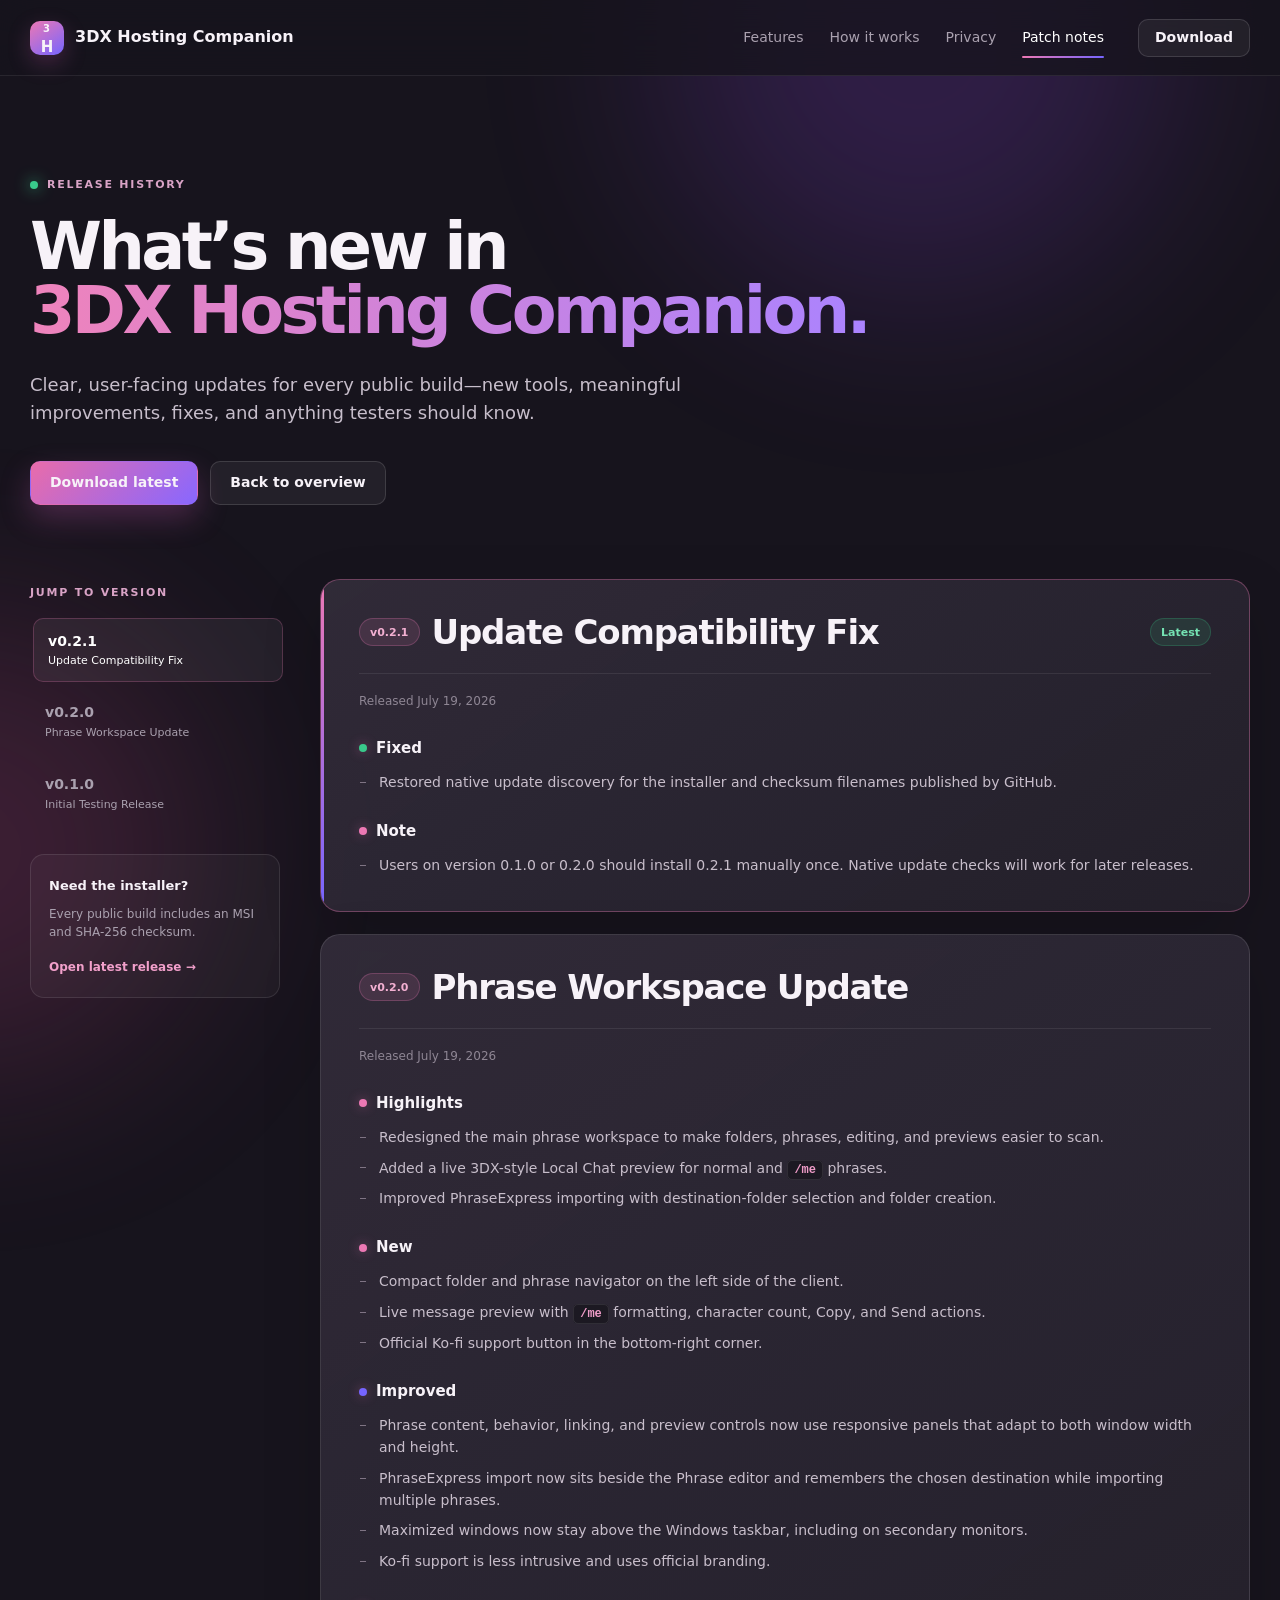
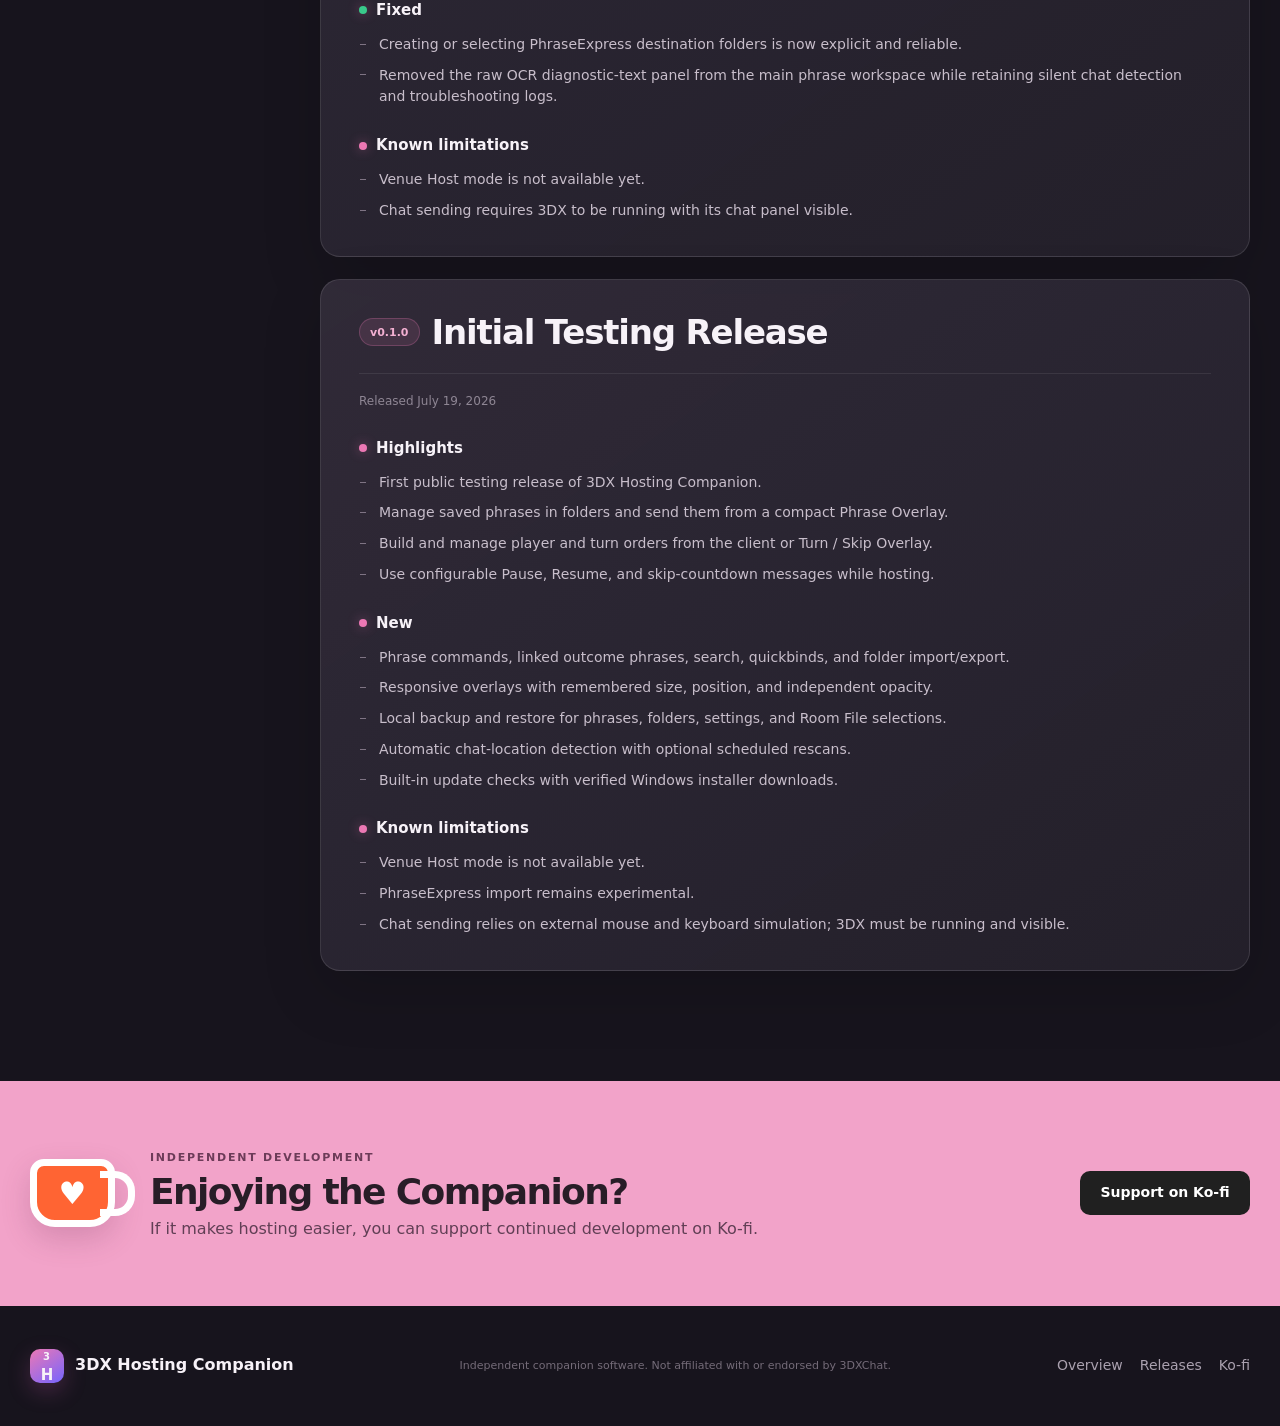
==== changelog.html @ 1f18695d "Add styled patch notes page" ====
<!doctype html>
<html lang="en">
<head>
  <meta charset="utf-8">
  <meta name="viewport" content="width=device-width, initial-scale=1">
  <meta name="theme-color" content="#17141d">
  <meta name="description" content="User-facing patch notes for 3DX Hosting Companion.">
  <title>Patch Notes — 3DX Hosting Companion</title>
  <link rel="icon" href="favicon.svg" type="image/svg+xml">
  <link rel="stylesheet" href="styles.css">
  <script defer src="changelog.js"></script>
</head>
<body class="changelog-page">
  <div class="ambient ambient-one" aria-hidden="true"></div>
  <div class="ambient ambient-two" aria-hidden="true"></div>
  <header class="site-header">
    <a class="brand" href="index.html" aria-label="3DX Hosting Companion home"><span class="brand-mark" aria-hidden="true"><span>3</span>H</span><span>3DX Hosting Companion</span></a>
    <nav aria-label="Primary navigation"><a href="index.html#features">Features</a><a href="index.html#how-it-works">How it works</a><a href="index.html#privacy">Privacy</a><a class="nav-active" href="changelog.html">Patch notes</a></nav>
    <a class="button button-quiet header-download" href="https://github.com/Ankhito/3DX-Hosting-Companion-Releases/releases/latest">Download</a>
  </header>
  <main>
    <section class="notes-hero shell">
      <div class="eyebrow"><span class="status-dot"></span> Release history</div>
      <h1>What’s new in<br><span>3DX Hosting Companion.</span></h1>
      <p>Clear, user-facing updates for every public build—new tools, meaningful improvements, fixes, and anything testers should know.</p>
      <div class="hero-actions"><a class="button button-primary" href="https://github.com/Ankhito/3DX-Hosting-Companion-Releases/releases/latest">Download latest</a><a class="button button-secondary" href="index.html">Back to overview</a></div>
    </section>
    <section class="notes-layout shell">
      <aside class="notes-sidebar">
        <span class="kicker">Jump to version</span>
        <nav id="version-navigation" aria-label="Patch note versions"><span class="notes-loading">Loading versions…</span></nav>
        <div class="notes-help"><b>Need the installer?</b><p>Every public build includes an MSI and SHA-256 checksum.</p><a href="https://github.com/Ankhito/3DX-Hosting-Companion-Releases/releases/latest">Open latest release →</a></div>
      </aside>
      <div id="patch-notes" class="notes-stream" aria-live="polite">
        <div class="notes-loading-card"><span></span><span></span><span></span><p>Loading patch notes…</p></div>
        <noscript><p>JavaScript is required for the styled view. Read the <a href="CHANGELOG.md">plain Markdown changelog</a> instead.</p></noscript>
      </div>
    </section>
    <section class="support-section notes-support"><div class="shell support-inner"><div class="kofi-cup" aria-hidden="true"><span>♥</span></div><div><span class="kicker">Independent development</span><h2>Enjoying the Companion?</h2><p>If it makes hosting easier, you can support continued development on Ko-fi.</p></div><a class="button kofi-button" href="https://ko-fi.com/the_ankh" target="_blank" rel="noopener">Support on Ko-fi</a></div></section>
  </main>
  <footer class="site-footer shell"><div class="brand"><span class="brand-mark"><span>3</span>H</span><span>3DX Hosting Companion</span></div><p>Independent companion software. Not affiliated with or endorsed by 3DXChat.</p><div><a href="index.html">Overview</a><a href="https://github.com/Ankhito/3DX-Hosting-Companion-Releases/releases">Releases</a><a href="https://ko-fi.com/the_ankh">Ko-fi</a></div></footer>
</body>
</html>
---- styles.css ----
:root{--bg:#17141d;--bg-2:#211d28;--panel:#2a2531;--panel-2:#332d3b;--border:#4f4658;--text:#f7f2f8;--muted:#aaa1af;--pink:#ec78b4;--pink-hot:#ff58b0;--violet:#7665ff;--green:#39c98b;--amber:#ffbd65;--blue:#6db6ff;--max:1220px;--shadow:0 30px 80px rgba(0,0,0,.38)}
*{box-sizing:border-box}html{scroll-behavior:smooth;overflow-x:hidden}body{margin:0;background:var(--bg);color:var(--text);font-family:Inter,ui-sans-serif,system-ui,-apple-system,"Segoe UI",sans-serif;line-height:1.55;overflow-x:hidden}a{color:inherit;text-decoration:none}button,a{ -webkit-tap-highlight-color:transparent}.shell{width:min(var(--max),calc(100% - 48px));margin-inline:auto}.ambient{position:fixed;z-index:-1;border-radius:999px;filter:blur(100px);opacity:.18;pointer-events:none}.ambient-one{width:520px;height:520px;background:#9f4dff;top:-220px;right:8%}.ambient-two{width:460px;height:460px;background:#e4529b;top:620px;left:-260px}
.site-header{height:76px;padding:0 max(24px,calc((100vw - var(--max))/2));display:flex;align-items:center;gap:34px;border-bottom:1px solid rgba(255,255,255,.08);background:rgba(23,20,29,.78);backdrop-filter:blur(18px);position:sticky;top:0;z-index:20}.brand{display:flex;align-items:center;gap:11px;font-weight:800;white-space:nowrap}.brand-mark{width:34px;height:34px;border-radius:10px;background:linear-gradient(145deg,var(--pink),var(--violet));display:grid;place-items:center;font-size:15px;box-shadow:0 8px 22px rgba(207,93,177,.25)}.brand-mark span{font-size:10px;margin-right:1px}.site-header nav{display:flex;gap:26px;margin-left:auto}.site-header nav a,.site-footer a{font-size:14px;color:var(--muted);transition:.2s}.site-header nav a:hover,.site-footer a:hover{color:white}.button{min-height:44px;padding:0 19px;border-radius:10px;display:inline-flex;align-items:center;justify-content:center;gap:9px;font-size:14px;font-weight:750;border:1px solid transparent;transition:transform .2s,box-shadow .2s,background .2s}.button:hover{transform:translateY(-2px)}.button svg{width:19px;fill:none;stroke:currentColor;stroke-width:1.8;stroke-linecap:round;stroke-linejoin:round}.button-primary{background:linear-gradient(135deg,#e96caa,#8867ff);box-shadow:0 13px 30px rgba(202,91,180,.28)}.button-primary:hover{box-shadow:0 17px 38px rgba(202,91,180,.4)}.button-secondary,.button-quiet{background:rgba(255,255,255,.055);border-color:rgba(255,255,255,.13)}.button-secondary:hover,.button-quiet:hover{background:rgba(255,255,255,.1)}.header-download{min-height:38px;padding-inline:16px}
.hero{min-height:770px;padding:92px 0 70px;display:grid;grid-template-columns:.83fr 1.17fr;gap:70px;align-items:center}.eyebrow,.kicker{text-transform:uppercase;letter-spacing:.16em;font-size:11px;font-weight:850;color:#d9a3c6}.eyebrow{display:flex;align-items:center;gap:9px;margin-bottom:22px}.status-dot{width:8px;height:8px;border-radius:50%;background:var(--green);box-shadow:0 0 15px var(--green)}h1{font-size:clamp(48px,5.1vw,76px);line-height:.98;letter-spacing:-.055em;margin:0 0 28px;max-width:650px}h1 span{background:linear-gradient(90deg,#ef83bb,#aa83ff);-webkit-background-clip:text;background-clip:text;color:transparent}.hero-lead{font-size:19px;color:#c7becb;max-width:610px;margin:0 0 34px}.hero-actions{display:flex;gap:12px;flex-wrap:wrap}.release-meta{display:flex;gap:9px;align-items:center;flex-wrap:wrap;color:#8f8694;font-size:12px;margin-top:19px}.release-meta a{color:#bfb5c3}.release-meta a:hover{color:white}.meta-separator{opacity:.5}
.product-stage{position:relative;min-width:0;perspective:1400px}.stage-glow{position:absolute;inset:8% 12%;background:linear-gradient(135deg,rgba(236,120,180,.25),rgba(118,101,255,.2));filter:blur(55px)}.app-window{position:relative;border:1px solid #5d5365;border-radius:13px;overflow:hidden;background:#24202b;box-shadow:var(--shadow);transform:rotateY(-4deg) rotateX(1.4deg);transform-origin:center}.app-titlebar{height:34px;background:#1c1922;border-bottom:1px solid #403847;display:flex;align-items:center;padding:0 11px;font-size:7px;font-weight:750}.testing-label{color:#ff617b;margin:auto;font-size:6px}.window-controls{display:flex;gap:10px}.window-controls i{width:6px;height:6px;border:1px solid #aaa0ad}.app-body{display:grid;grid-template-columns:150px 1fr;min-height:365px;padding:13px;gap:12px}.mock-library,.mock-card{background:#211d28;border:1px solid #4d4555;border-radius:6px;padding:10px}.mock-heading{font-size:11px;font-weight:800;margin-bottom:8px}.mock-search,.mock-field{background:#5a5261;color:#dad2dc;border:1px solid #716779;border-radius:3px}.mock-search{font-size:7px;padding:7px;margin-bottom:8px}.mock-folder{font-size:8px;font-weight:700;padding:6px;border-radius:3px}.mock-folder span{color:var(--pink);margin-right:5px}.mock-folder.active{background:#5c5363}.mock-divider{height:1px;background:#403947;margin:6px 0}.mock-phrase{padding:7px 5px;border-radius:3px}.mock-phrase b{display:block;font-size:8px}.mock-phrase small{display:block;color:#a9a0ad;font-size:6px;white-space:nowrap;overflow:hidden}.mock-phrase.selected{background:#315878}.mock-workspace{min-width:0}.mock-toolbar{height:27px;display:flex;align-items:start;justify-content:space-between;font-size:10px}.mock-toolbar span{font-size:6px;background:#5d5464;padding:5px 7px;border-radius:2px}.mock-panels{display:grid;grid-template-columns:1.15fr 1fr .85fr;gap:8px;height:312px}.mock-card{padding:9px}.mock-card h3{font-size:8px;margin:0 0 8px}.mock-card label{display:block;font-size:6px;color:#b8aeba;margin:7px 0 3px}.mock-field{font-size:7px;padding:7px;display:flex;justify-content:space-between}.mock-message{height:82px}.mock-link{font-size:6px;color:#a99cad;border-top:1px solid #433b4a;margin-top:12px;padding-top:10px}.chat-preview{background:#342d3b;border:1px solid #5d5363;border-radius:3px;padding:8px;min-height:95px}.chat-preview small{color:#918895;font-size:5px}.chat-preview p{font-size:6px;color:#ff59c6;margin:3px 0;line-height:1.45}.mock-actions{display:flex;gap:4px;margin-top:9px}.mock-actions span,.overlay-card i{font-style:normal;font-size:6px;padding:5px 7px;background:#5d5464;border-radius:2px}.overlay-card{position:absolute;background:rgba(33,29,40,.96);border:1px solid #5f5666;border-radius:7px;padding:10px;box-shadow:0 20px 45px rgba(0,0,0,.4)}.overlay-phrases{right:-25px;bottom:-30px;width:195px}.overlay-turn{left:-40px;bottom:-46px;width:210px}.mini-title{display:block;font-size:8px;font-weight:800;margin-bottom:8px}.overlay-card div{display:flex;gap:5px}.turn-line{font-size:7px;color:#ccc3d0;margin-bottom:8px}.turn-line b{color:var(--pink)}
.trust-strip{border-block:1px solid rgba(255,255,255,.08);display:grid;grid-template-columns:repeat(4,1fr);padding:0 max(24px,calc((100vw - var(--max))/2));background:rgba(255,255,255,.018)}.trust-strip>div{padding:25px 24px;display:grid;grid-template-columns:auto 1fr;grid-template-rows:auto auto;column-gap:12px;border-right:1px solid rgba(255,255,255,.07)}.trust-strip>div:last-child{border:0}.trust-strip span{grid-row:1/3;color:var(--pink);font-size:18px;align-self:center}.trust-strip b{font-size:13px}.trust-strip small{color:var(--muted);font-size:11px}
.section{padding-block:110px}.section-heading{display:flex;align-items:end;justify-content:space-between;gap:40px;margin-bottom:48px}.section-heading h2,.privacy-copy h2,.faq-section h2,.cta-card h2,.support-inner h2{font-size:clamp(35px,4vw,54px);letter-spacing:-.045em;line-height:1.05;margin:8px 0 0}.section-heading>p{max-width:520px;color:var(--muted);margin:0}.feature-grid{display:grid;grid-template-columns:repeat(6,1fr);gap:16px}.feature-card{grid-column:span 3;position:relative;overflow:hidden;min-height:330px;background:linear-gradient(145deg,rgba(51,45,59,.9),rgba(36,32,43,.92));border:1px solid rgba(255,255,255,.11);border-radius:18px;padding:28px;transition:transform .25s,border-color .25s}.feature-card:hover{transform:translateY(-4px);border-color:rgba(236,120,180,.38)}.feature-large{grid-column:span 4}.feature-large+.feature-card{grid-column:span 2}.feature-wide{min-height:250px}.feature-icon{width:42px;height:42px;border-radius:12px;display:grid;place-items:center;font-size:20px;margin-bottom:21px}.violet{background:rgba(118,101,255,.16);color:#a99dff}.green{background:rgba(57,201,139,.15);color:#68e3ae}.pink{background:rgba(236,120,180,.15);color:#f491c3}.amber{background:rgba(255,189,101,.14);color:#ffc879}.blue{background:rgba(109,182,255,.14);color:#8ac8ff}.feature-card h3{font-size:21px;margin:0 0 8px}.feature-card p{color:var(--muted);margin:0;max-width:580px}.folder-visual,.player-stack,.overlay-visual,.key-row,.countdown{margin-top:27px;background:#211d28;border:1px solid #4e4656;border-radius:10px;padding:12px}.folder-visual>span{display:inline-flex;gap:16px;padding:7px 10px;border-radius:6px;font-size:11px;color:#bbb1bf}.folder-visual>span.active{background:#654c61;color:white}.folder-visual b{color:var(--pink)}.phrase-lines{margin-top:10px;display:grid;gap:7px}.phrase-lines i{height:7px;border-radius:5px;background:linear-gradient(90deg,#5e5665 55%,transparent 55%)}.phrase-lines i:nth-child(2){width:78%}.phrase-lines i:nth-child(3){width:63%}.player-stack{display:grid;gap:7px}.player-stack span{display:grid;grid-template-columns:28px 1fr auto;align-items:center;background:#2d2834;border-radius:7px;padding:7px 10px;font-size:11px}.player-stack b{width:20px;height:20px;border-radius:50%;display:grid;place-items:center;background:#7060e7}.player-stack i{font-style:normal;color:var(--muted);font-size:9px}.overlay-visual span{display:block;font-size:10px;font-weight:750;margin-bottom:9px}.overlay-visual div{display:flex;gap:6px}.overlay-visual i{font-style:normal;font-size:9px;background:#5b5262;padding:7px 9px;border-radius:4px}.key-row{display:flex;align-items:center;gap:8px}.key-row kbd{background:#514859;border:1px solid #706577;box-shadow:0 2px 0 #2a252f;padding:7px 10px;border-radius:6px;font:700 11px inherit}.key-row span{color:#807684}.key-row em{font-style:normal;margin-left:auto;color:#d4cad7;font-size:11px}.countdown{display:flex;align-items:center;gap:10px}.countdown span{font-size:11px;color:#c8bdcb;margin-right:auto}.countdown strong{font-size:26px;color:var(--pink)}.countdown i{font-style:normal;color:#766d7b}
.workflow-section{background:#1d1923;border-block:1px solid rgba(255,255,255,.07)}.section-heading.compact{margin-bottom:55px}.steps{display:grid;grid-template-columns:repeat(3,1fr);gap:16px}.steps article{position:relative;padding:31px;background:#29242f;border:1px solid #47404f;border-radius:16px;min-height:300px}.step-number{position:absolute;right:24px;top:20px;color:#62596a;font-size:40px;font-weight:900}.step-icon{width:48px;height:48px;border-radius:14px;background:linear-gradient(135deg,rgba(236,120,180,.2),rgba(118,101,255,.18));display:grid;place-items:center;color:#f2a0cb;font-size:21px;margin-bottom:43px}.steps h3{font-size:21px;margin:0 0 8px}.steps p{color:var(--muted);margin:0}
.privacy-card{display:grid;grid-template-columns:1fr 1fr;gap:70px;padding:55px;border-radius:24px;background:radial-gradient(circle at 0 0,rgba(118,101,255,.18),transparent 44%),#29242f;border:1px solid #514859}.privacy-copy p{color:var(--muted);font-size:17px}.privacy-copy a{display:inline-block;color:#d99ac0;margin-top:13px;font-weight:700}.privacy-list{display:grid;gap:4px}.privacy-list>div{display:flex;gap:14px;padding:15px;border-bottom:1px solid rgba(255,255,255,.08)}.privacy-list>div:last-child{border:0}.privacy-list span{width:27px;height:27px;flex:0 0 auto;border-radius:50%;display:grid;place-items:center;background:rgba(57,201,139,.13);color:var(--green)}.privacy-list p{margin:0}.privacy-list b,.privacy-list small{display:block}.privacy-list small{color:var(--muted);margin-top:2px}
.faq-section{display:grid;grid-template-columns:.72fr 1.28fr;gap:90px}.faq-list details{border-bottom:1px solid rgba(255,255,255,.13);padding:20px 0}.faq-list summary{list-style:none;cursor:pointer;display:flex;justify-content:space-between;font-size:17px;font-weight:750}.faq-list summary::-webkit-details-marker{display:none}.faq-list summary span{font-size:21px;color:var(--pink);transition:.2s}.faq-list details[open] summary span{transform:rotate(45deg)}.faq-list p{color:var(--muted);margin:13px 45px 0 0}.cta-section{padding-top:35px}.cta-card{padding:52px 56px;border:1px solid #63546c;border-radius:22px;background:linear-gradient(120deg,rgba(236,120,180,.1),rgba(118,101,255,.1)),#29242f;display:flex;align-items:center;justify-content:space-between;gap:45px}.cta-card p{color:var(--muted);margin:12px 0 0}.cta-actions{display:flex;flex-direction:column;align-items:center;gap:13px;min-width:210px}.text-link{color:#c9becd;font-size:13px}
.support-section{margin-top:110px;background:#f2a3c9;color:#281d27}.support-inner{min-height:225px;display:grid;grid-template-columns:auto 1fr auto;align-items:center;gap:35px}.support-inner .kicker{color:#6c3b58}.support-inner h2{font-size:36px;margin-top:4px}.support-inner p{margin:7px 0 0;color:#613f55}.kofi-cup{width:85px;height:68px;border:7px solid #fff;border-radius:14px 14px 25px 25px;background:#ff6433;display:grid;place-items:center;position:relative;box-shadow:0 12px 30px rgba(100,42,77,.2)}.kofi-cup:after{content:"";position:absolute;right:-27px;width:28px;height:31px;border:7px solid white;border-left:0;border-radius:0 20px 20px 0}.kofi-cup span{color:white;font-size:31px}.kofi-button{background:#202020;color:white;min-width:170px}.site-footer{min-height:120px;display:grid;grid-template-columns:auto 1fr auto;align-items:center;gap:35px}.site-footer p{color:#746b78;text-align:center;font-size:11px}.site-footer>div:last-child{display:flex;gap:17px}
@media(max-width:1050px){.site-header nav{display:none}.header-download{margin-left:auto}.hero{grid-template-columns:1fr;padding-top:70px}.hero-copy{text-align:center}.eyebrow,.hero-actions,.release-meta{justify-content:center}.hero-lead,h1{margin-inline:auto}.product-stage{width:min(800px,100%);margin:30px auto 0}.feature-large,.feature-large+.feature-card,.feature-card{grid-column:span 6}.trust-strip{grid-template-columns:repeat(2,1fr)}.privacy-card{grid-template-columns:1fr}.faq-section{grid-template-columns:1fr;gap:35px}}
@media(max-width:720px){.shell{width:min(100% - 28px,var(--max))}.site-header{height:66px;padding-inline:14px}.brand{font-size:13px}.brand-mark{width:30px;height:30px}.hero{padding-top:55px;min-height:auto;gap:30px}.hero-lead{font-size:16px}.hero-actions .button{width:100%}.release-meta{font-size:10px}.product-stage{margin-bottom:40px}.app-body{grid-template-columns:105px 1fr;padding:8px;gap:7px;min-height:290px}.mock-panels{grid-template-columns:1fr 1fr;height:242px}.chat-card{display:none}.overlay-card{display:none}.trust-strip{grid-template-columns:1fr}.trust-strip>div{border-right:0;border-bottom:1px solid rgba(255,255,255,.07)}.section{padding-block:75px}.section-heading{display:block}.section-heading>p{margin-top:18px}.feature-grid,.steps{grid-template-columns:1fr}.feature-card,.feature-large,.feature-large+.feature-card{grid-column:auto}.steps article{min-height:260px}.privacy-card{padding:30px 22px}.faq-section{display:block}.faq-list{margin-top:30px}.cta-card{padding:36px 24px;display:block}.cta-actions{align-items:stretch;margin-top:28px}.support-inner{padding-block:45px;grid-template-columns:auto 1fr}.support-inner .kofi-button{grid-column:1/3}.kofi-cup{width:62px;height:51px;border-width:5px}.kofi-cup:after{right:-20px;width:21px;height:24px;border-width:5px}.site-footer{padding-block:35px;grid-template-columns:1fr;text-align:center}.site-footer .brand,.site-footer>div:last-child{justify-content:center}.site-footer p{order:3}}
@media(prefers-reduced-motion:reduce){html{scroll-behavior:auto}*,*:before,*:after{transition:none!important}}

/* Styled patch notes */
.nav-active{color:#fff!important;position:relative}.nav-active:after{content:"";position:absolute;left:0;right:0;bottom:-10px;height:2px;border-radius:2px;background:linear-gradient(90deg,var(--pink),var(--violet))}
.notes-hero{padding:100px 0 74px}.notes-hero h1{max-width:900px}.notes-hero>p{max-width:700px;margin:0 0 34px;color:#c7becb;font-size:18px}
.notes-layout{display:grid;grid-template-columns:250px minmax(0,1fr);gap:40px;align-items:start;padding-bottom:110px}.notes-sidebar{position:sticky;top:108px}.notes-sidebar>nav{display:grid;gap:7px;margin-top:14px}.notes-sidebar>nav>a{display:grid;padding:12px 14px;border:1px solid transparent;border-radius:10px;color:var(--muted);transition:.2s}.notes-sidebar>nav>a:hover,.notes-sidebar>nav>a.active{color:#fff;background:rgba(255,255,255,.06);border-color:rgba(236,120,180,.24);transform:translateX(3px)}.notes-sidebar>nav b{font-size:14px}.notes-sidebar>nav span{font-size:11px;white-space:nowrap;overflow:hidden;text-overflow:ellipsis}.notes-help{margin-top:28px;padding:18px;border:1px solid rgba(255,255,255,.1);border-radius:14px;background:rgba(255,255,255,.035)}.notes-help b{font-size:13px}.notes-help p{margin:7px 0 12px;color:var(--muted);font-size:12px}.notes-help a,.notes-error a{color:#f2a0cb;font-size:12px;font-weight:750}
.notes-stream{display:grid;gap:22px;min-width:0}.release-note{position:relative;padding:34px 38px;border:1px solid rgba(255,255,255,.11);border-radius:20px;background:linear-gradient(145deg,rgba(51,45,59,.9),rgba(36,32,43,.95));box-shadow:0 22px 60px rgba(0,0,0,.15);scroll-margin-top:105px;overflow:hidden}.release-note:first-child{border-color:rgba(236,120,180,.34)}.release-note:first-child:before{content:"";position:absolute;inset:0 auto 0 0;width:3px;background:linear-gradient(var(--pink),var(--violet))}.release-heading{display:flex;align-items:center;gap:12px;flex-wrap:wrap;padding-bottom:22px;border-bottom:1px solid rgba(255,255,255,.08)}.release-heading h2{font-size:clamp(24px,3vw,34px);letter-spacing:-.035em;line-height:1.1;margin:0}.version-badge,.latest-badge{display:inline-flex;align-items:center;min-height:28px;padding:0 10px;border-radius:999px;font-size:11px;font-weight:850}.version-badge{color:#f3b0d2;background:rgba(236,120,180,.12);border:1px solid rgba(236,120,180,.25)}.latest-badge{margin-left:auto;color:#75e3b3;background:rgba(57,201,139,.12);border:1px solid rgba(57,201,139,.22)}.release-date{margin:18px 0 3px;color:#8f8694;font-size:12px}.note-group{margin-top:26px}.note-group h3{display:flex;align-items:center;gap:9px;margin:0 0 12px;font-size:15px}.note-group h3:before{content:"";width:8px;height:8px;border-radius:50%;background:var(--pink);box-shadow:0 0 12px rgba(236,120,180,.45)}.note-fixed h3:before{background:var(--green)}.note-improved h3:before{background:var(--violet)}.note-group ul{display:grid;gap:9px;margin:0;padding:0;list-style:none}.note-group li{position:relative;padding-left:20px;color:#c8becb;font-size:14px}.note-group li:before{content:"";position:absolute;left:1px;top:.7em;width:6px;height:1px;background:#7f7484}.note-group code{padding:2px 6px;border:1px solid rgba(255,255,255,.09);border-radius:5px;background:#1c1922;color:#ef9cc8;font:600 12px ui-monospace,SFMono-Regular,Consolas,monospace}
.notes-loading{color:var(--muted);font-size:12px}.notes-loading-card,.notes-error{min-height:260px;padding:38px;border:1px solid rgba(255,255,255,.1);border-radius:20px;background:rgba(255,255,255,.035)}.notes-loading-card span{display:block;height:12px;margin-bottom:12px;border-radius:8px;background:linear-gradient(90deg,#352f3c,#4b4252,#352f3c);background-size:200% 100%;animation:notes-shimmer 1.3s infinite}.notes-loading-card span:first-child{width:34%;height:26px}.notes-loading-card span:nth-child(2){width:82%}.notes-loading-card span:nth-child(3){width:65%}.notes-loading-card p{color:var(--muted);font-size:12px}@keyframes notes-shimmer{to{background-position:-200% 0}}.notes-support{margin-top:0}
@media(max-width:900px){.notes-layout{grid-template-columns:1fr}.notes-sidebar{position:static}.notes-sidebar>nav{display:flex;overflow-x:auto;padding-bottom:8px}.notes-sidebar>nav>a{min-width:145px}.notes-help{display:none}}
@media(max-width:720px){.notes-hero{padding:64px 0 52px}.notes-hero>p{font-size:16px}.notes-layout{gap:24px;padding-bottom:75px}.release-note{padding:26px 20px;border-radius:15px}.latest-badge{margin-left:0}.nav-active:after{display:none}}
.notes-layout>*{min-width:0}
.notes-sidebar>nav{scrollbar-width:none}.notes-sidebar>nav::-webkit-scrollbar{display:none}
@media(max-width:720px){.release-heading h2{flex:1 1 190px;overflow-wrap:anywhere}}
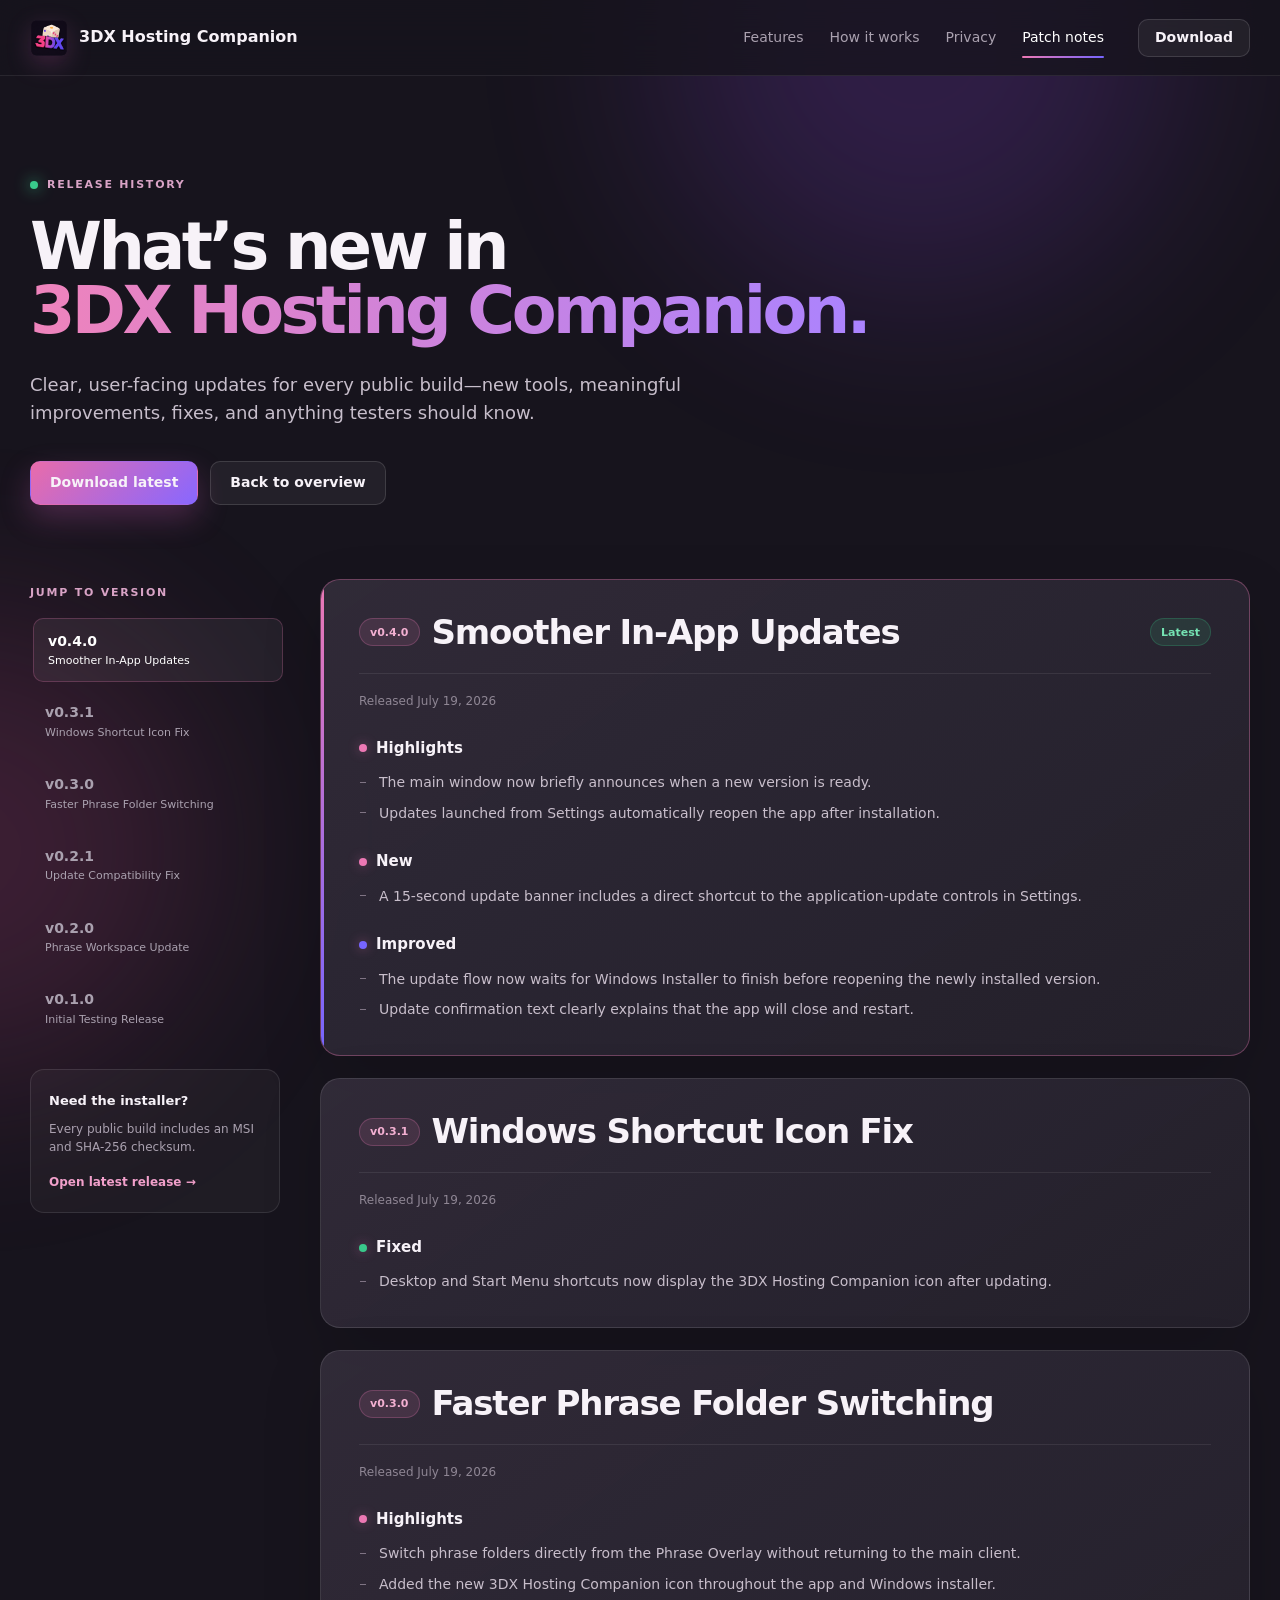
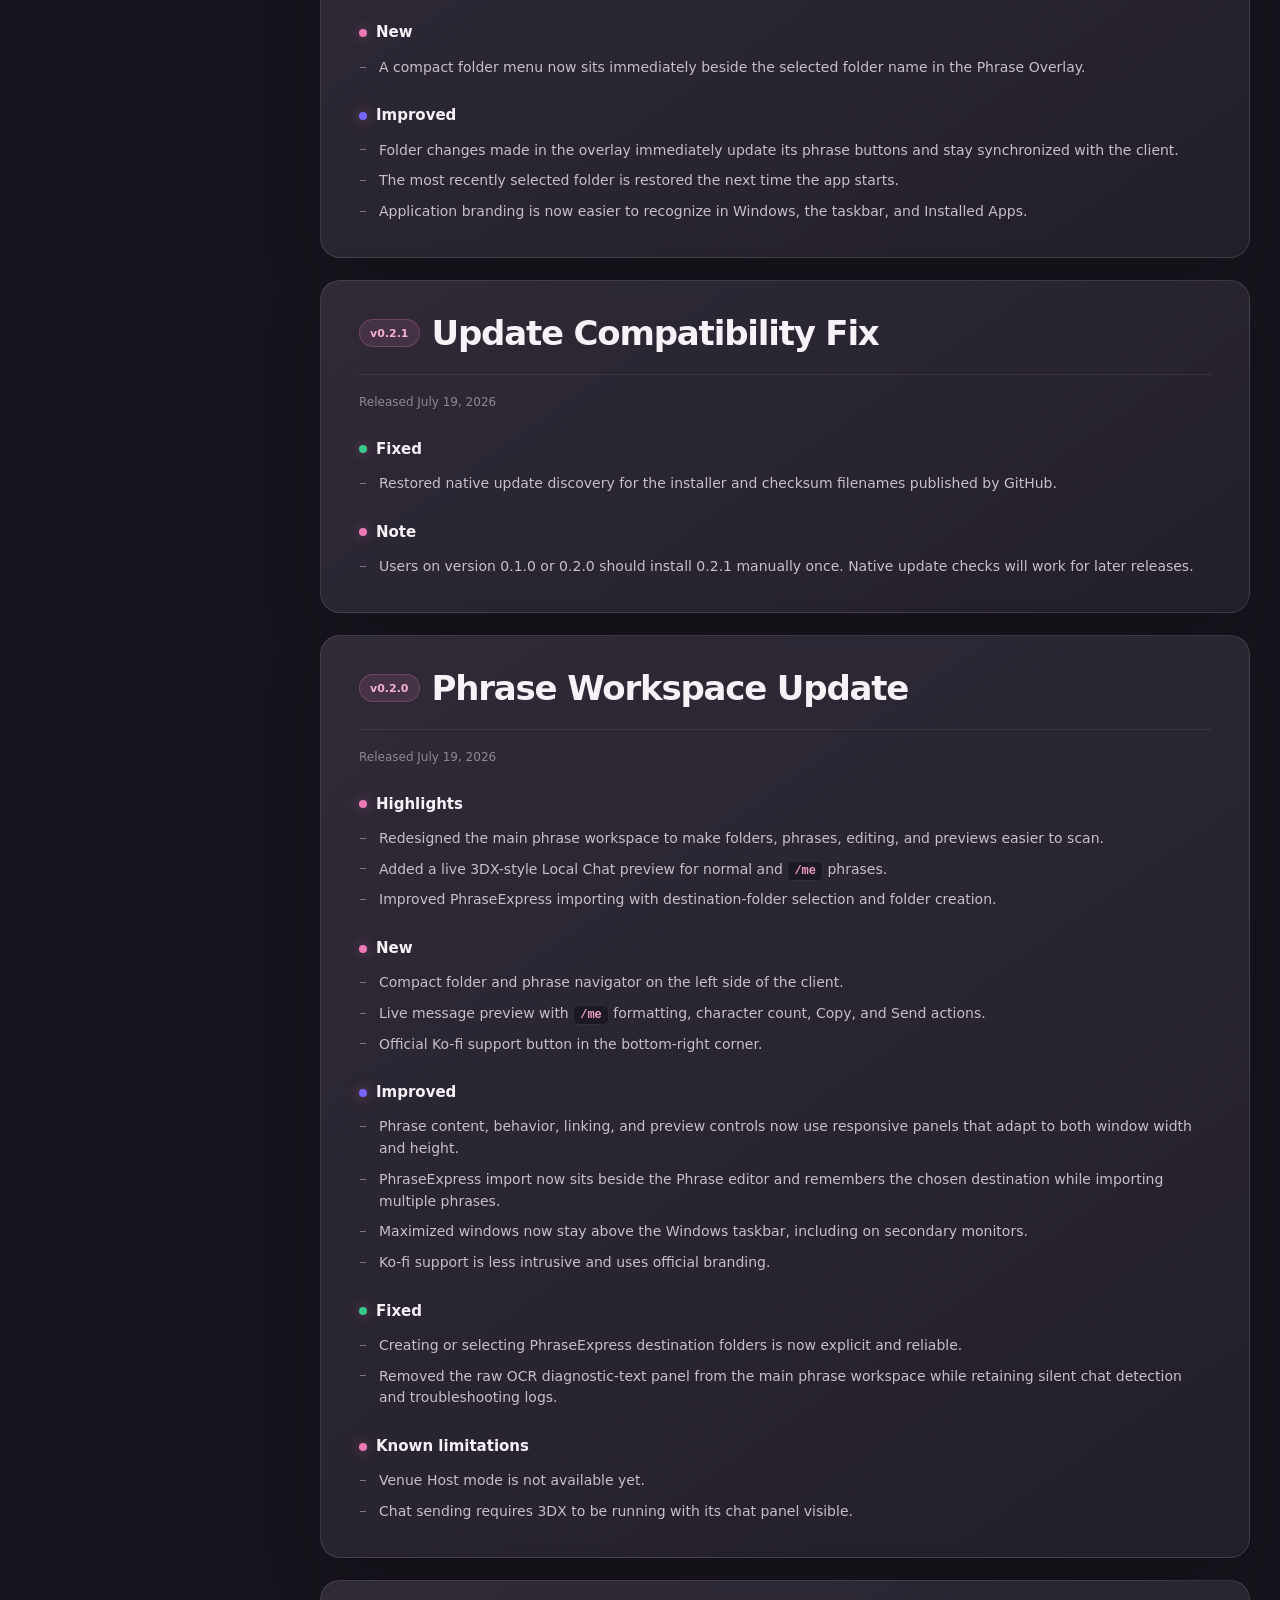
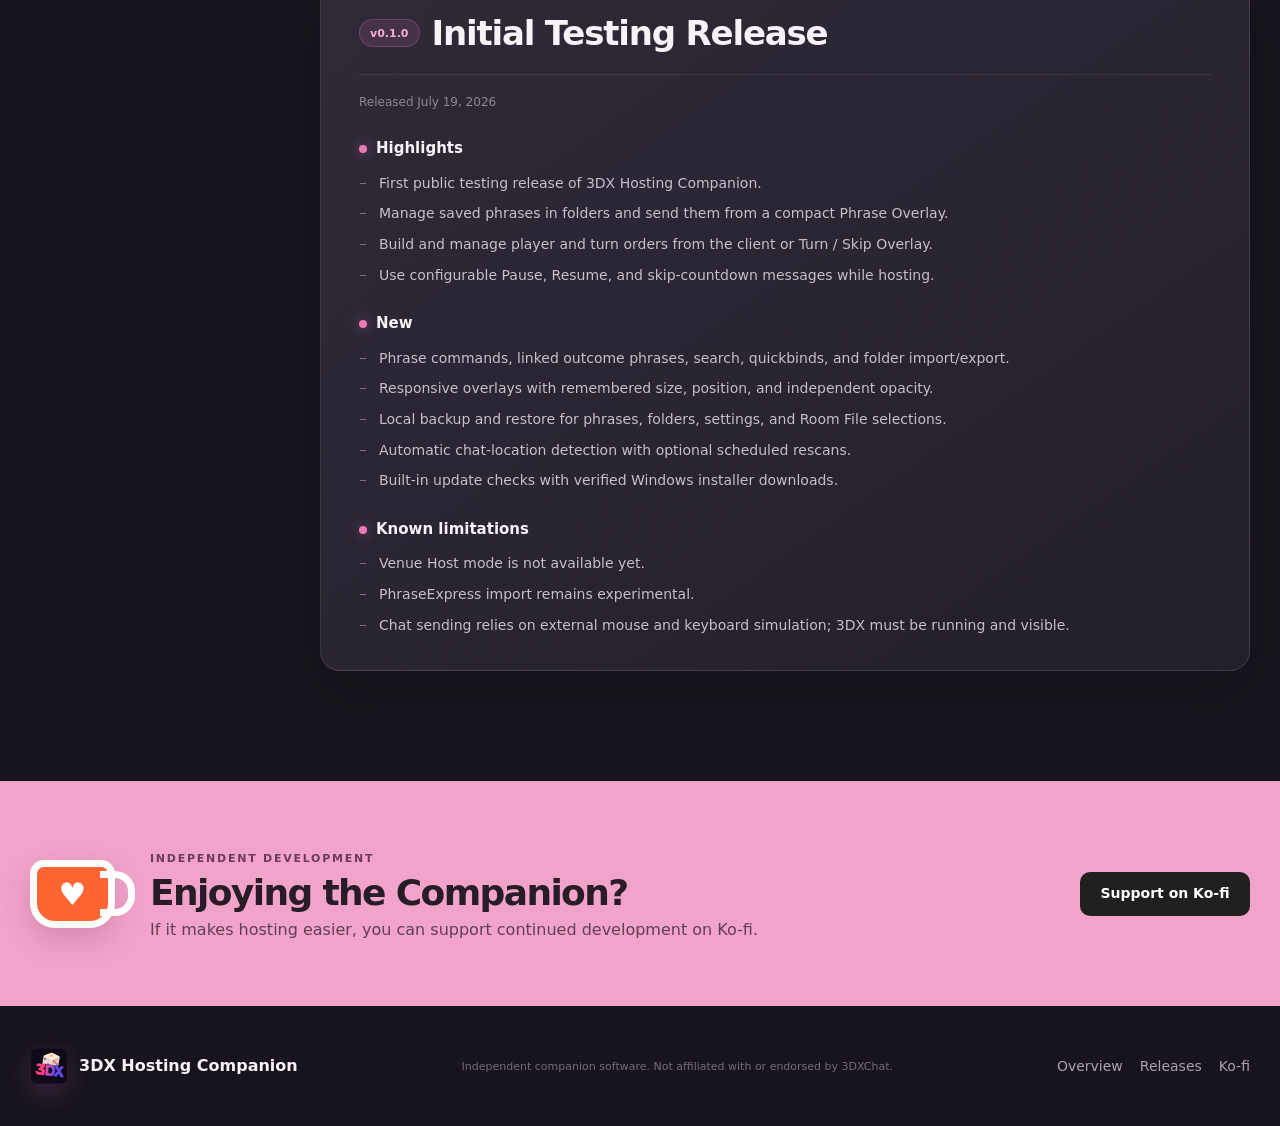
==== commit ba0348e6: "Apply current branding to patch notes" ====
--- a/changelog.html
+++ b/changelog.html
@@ -6,7 +6,9 @@
   <meta name="theme-color" content="#17141d">
   <meta name="description" content="User-facing patch notes for 3DX Hosting Companion.">
   <title>Patch Notes — 3DX Hosting Companion</title>
-  <link rel="icon" href="favicon.svg" type="image/svg+xml">
+  <link rel="icon" href="favicon.ico" sizes="any">
+  <link rel="icon" href="icon-32.png" type="image/png" sizes="32x32">
+  <link rel="apple-touch-icon" href="apple-touch-icon.png">
   <link rel="stylesheet" href="styles.css">
   <script defer src="changelog.js"></script>
 </head>
@@ -14,7 +16,7 @@
   <div class="ambient ambient-one" aria-hidden="true"></div>
   <div class="ambient ambient-two" aria-hidden="true"></div>
   <header class="site-header">
-    <a class="brand" href="index.html" aria-label="3DX Hosting Companion home"><span class="brand-mark" aria-hidden="true"><span>3</span>H</span><span>3DX Hosting Companion</span></a>
+    <a class="brand" href="index.html" aria-label="3DX Hosting Companion home"><img class="brand-mark" src="brand-icon.png" alt="" aria-hidden="true"><span>3DX Hosting Companion</span></a>
     <nav aria-label="Primary navigation"><a href="index.html#features">Features</a><a href="index.html#how-it-works">How it works</a><a href="index.html#privacy">Privacy</a><a class="nav-active" href="changelog.html">Patch notes</a></nav>
     <a class="button button-quiet header-download" href="https://github.com/Ankhito/3DX-Hosting-Companion-Releases/releases/latest">Download</a>
   </header>
@@ -38,6 +40,6 @@
     </section>
     <section class="support-section notes-support"><div class="shell support-inner"><div class="kofi-cup" aria-hidden="true"><span>♥</span></div><div><span class="kicker">Independent development</span><h2>Enjoying the Companion?</h2><p>If it makes hosting easier, you can support continued development on Ko-fi.</p></div><a class="button kofi-button" href="https://ko-fi.com/the_ankh" target="_blank" rel="noopener">Support on Ko-fi</a></div></section>
   </main>
-  <footer class="site-footer shell"><div class="brand"><span class="brand-mark"><span>3</span>H</span><span>3DX Hosting Companion</span></div><p>Independent companion software. Not affiliated with or endorsed by 3DXChat.</p><div><a href="index.html">Overview</a><a href="https://github.com/Ankhito/3DX-Hosting-Companion-Releases/releases">Releases</a><a href="https://ko-fi.com/the_ankh">Ko-fi</a></div></footer>
+  <footer class="site-footer shell"><div class="brand"><img class="brand-mark" src="brand-icon.png" alt="" aria-hidden="true"><span>3DX Hosting Companion</span></div><p>Independent companion software. Not affiliated with or endorsed by 3DXChat.</p><div><a href="index.html">Overview</a><a href="https://github.com/Ankhito/3DX-Hosting-Companion-Releases/releases">Releases</a><a href="https://ko-fi.com/the_ankh">Ko-fi</a></div></footer>
 </body>
 </html>
--- a/styles.css
+++ b/styles.css
@@ -1,6 +1,6 @@
 :root{--bg:#17141d;--bg-2:#211d28;--panel:#2a2531;--panel-2:#332d3b;--border:#4f4658;--text:#f7f2f8;--muted:#aaa1af;--pink:#ec78b4;--pink-hot:#ff58b0;--violet:#7665ff;--green:#39c98b;--amber:#ffbd65;--blue:#6db6ff;--max:1220px;--shadow:0 30px 80px rgba(0,0,0,.38)}
 *{box-sizing:border-box}html{scroll-behavior:smooth;overflow-x:hidden}body{margin:0;background:var(--bg);color:var(--text);font-family:Inter,ui-sans-serif,system-ui,-apple-system,"Segoe UI",sans-serif;line-height:1.55;overflow-x:hidden}a{color:inherit;text-decoration:none}button,a{ -webkit-tap-highlight-color:transparent}.shell{width:min(var(--max),calc(100% - 48px));margin-inline:auto}.ambient{position:fixed;z-index:-1;border-radius:999px;filter:blur(100px);opacity:.18;pointer-events:none}.ambient-one{width:520px;height:520px;background:#9f4dff;top:-220px;right:8%}.ambient-two{width:460px;height:460px;background:#e4529b;top:620px;left:-260px}
-.site-header{height:76px;padding:0 max(24px,calc((100vw - var(--max))/2));display:flex;align-items:center;gap:34px;border-bottom:1px solid rgba(255,255,255,.08);background:rgba(23,20,29,.78);backdrop-filter:blur(18px);position:sticky;top:0;z-index:20}.brand{display:flex;align-items:center;gap:11px;font-weight:800;white-space:nowrap}.brand-mark{width:34px;height:34px;border-radius:10px;background:linear-gradient(145deg,var(--pink),var(--violet));display:grid;place-items:center;font-size:15px;box-shadow:0 8px 22px rgba(207,93,177,.25)}.brand-mark span{font-size:10px;margin-right:1px}.site-header nav{display:flex;gap:26px;margin-left:auto}.site-header nav a,.site-footer a{font-size:14px;color:var(--muted);transition:.2s}.site-header nav a:hover,.site-footer a:hover{color:white}.button{min-height:44px;padding:0 19px;border-radius:10px;display:inline-flex;align-items:center;justify-content:center;gap:9px;font-size:14px;font-weight:750;border:1px solid transparent;transition:transform .2s,box-shadow .2s,background .2s}.button:hover{transform:translateY(-2px)}.button svg{width:19px;fill:none;stroke:currentColor;stroke-width:1.8;stroke-linecap:round;stroke-linejoin:round}.button-primary{background:linear-gradient(135deg,#e96caa,#8867ff);box-shadow:0 13px 30px rgba(202,91,180,.28)}.button-primary:hover{box-shadow:0 17px 38px rgba(202,91,180,.4)}.button-secondary,.button-quiet{background:rgba(255,255,255,.055);border-color:rgba(255,255,255,.13)}.button-secondary:hover,.button-quiet:hover{background:rgba(255,255,255,.1)}.header-download{min-height:38px;padding-inline:16px}
+.site-header{height:76px;padding:0 max(24px,calc((100vw - var(--max))/2));display:flex;align-items:center;gap:34px;border-bottom:1px solid rgba(255,255,255,.08);background:rgba(23,20,29,.78);backdrop-filter:blur(18px);position:sticky;top:0;z-index:20}.brand{display:flex;align-items:center;gap:11px;font-weight:800;white-space:nowrap}.brand-mark{width:38px;height:38px;display:block;object-fit:contain;filter:drop-shadow(0 8px 12px rgba(207,93,177,.22))}.site-header nav{display:flex;gap:26px;margin-left:auto}.site-header nav a,.site-footer a{font-size:14px;color:var(--muted);transition:.2s}.site-header nav a:hover,.site-footer a:hover{color:white}.button{min-height:44px;padding:0 19px;border-radius:10px;display:inline-flex;align-items:center;justify-content:center;gap:9px;font-size:14px;font-weight:750;border:1px solid transparent;transition:transform .2s,box-shadow .2s,background .2s}.button:hover{transform:translateY(-2px)}.button svg{width:19px;fill:none;stroke:currentColor;stroke-width:1.8;stroke-linecap:round;stroke-linejoin:round}.button-primary{background:linear-gradient(135deg,#e96caa,#8867ff);box-shadow:0 13px 30px rgba(202,91,180,.28)}.button-primary:hover{box-shadow:0 17px 38px rgba(202,91,180,.4)}.button-secondary,.button-quiet{background:rgba(255,255,255,.055);border-color:rgba(255,255,255,.13)}.button-secondary:hover,.button-quiet:hover{background:rgba(255,255,255,.1)}.header-download{min-height:38px;padding-inline:16px}
 .hero{min-height:770px;padding:92px 0 70px;display:grid;grid-template-columns:.83fr 1.17fr;gap:70px;align-items:center}.eyebrow,.kicker{text-transform:uppercase;letter-spacing:.16em;font-size:11px;font-weight:850;color:#d9a3c6}.eyebrow{display:flex;align-items:center;gap:9px;margin-bottom:22px}.status-dot{width:8px;height:8px;border-radius:50%;background:var(--green);box-shadow:0 0 15px var(--green)}h1{font-size:clamp(48px,5.1vw,76px);line-height:.98;letter-spacing:-.055em;margin:0 0 28px;max-width:650px}h1 span{background:linear-gradient(90deg,#ef83bb,#aa83ff);-webkit-background-clip:text;background-clip:text;color:transparent}.hero-lead{font-size:19px;color:#c7becb;max-width:610px;margin:0 0 34px}.hero-actions{display:flex;gap:12px;flex-wrap:wrap}.release-meta{display:flex;gap:9px;align-items:center;flex-wrap:wrap;color:#8f8694;font-size:12px;margin-top:19px}.release-meta a{color:#bfb5c3}.release-meta a:hover{color:white}.meta-separator{opacity:.5}
 .product-stage{position:relative;min-width:0;perspective:1400px}.stage-glow{position:absolute;inset:8% 12%;background:linear-gradient(135deg,rgba(236,120,180,.25),rgba(118,101,255,.2));filter:blur(55px)}.app-window{position:relative;border:1px solid #5d5365;border-radius:13px;overflow:hidden;background:#24202b;box-shadow:var(--shadow);transform:rotateY(-4deg) rotateX(1.4deg);transform-origin:center}.app-titlebar{height:34px;background:#1c1922;border-bottom:1px solid #403847;display:flex;align-items:center;padding:0 11px;font-size:7px;font-weight:750}.testing-label{color:#ff617b;margin:auto;font-size:6px}.window-controls{display:flex;gap:10px}.window-controls i{width:6px;height:6px;border:1px solid #aaa0ad}.app-body{display:grid;grid-template-columns:150px 1fr;min-height:365px;padding:13px;gap:12px}.mock-library,.mock-card{background:#211d28;border:1px solid #4d4555;border-radius:6px;padding:10px}.mock-heading{font-size:11px;font-weight:800;margin-bottom:8px}.mock-search,.mock-field{background:#5a5261;color:#dad2dc;border:1px solid #716779;border-radius:3px}.mock-search{font-size:7px;padding:7px;margin-bottom:8px}.mock-folder{font-size:8px;font-weight:700;padding:6px;border-radius:3px}.mock-folder span{color:var(--pink);margin-right:5px}.mock-folder.active{background:#5c5363}.mock-divider{height:1px;background:#403947;margin:6px 0}.mock-phrase{padding:7px 5px;border-radius:3px}.mock-phrase b{display:block;font-size:8px}.mock-phrase small{display:block;color:#a9a0ad;font-size:6px;white-space:nowrap;overflow:hidden}.mock-phrase.selected{background:#315878}.mock-workspace{min-width:0}.mock-toolbar{height:27px;display:flex;align-items:start;justify-content:space-between;font-size:10px}.mock-toolbar span{font-size:6px;background:#5d5464;padding:5px 7px;border-radius:2px}.mock-panels{display:grid;grid-template-columns:1.15fr 1fr .85fr;gap:8px;height:312px}.mock-card{padding:9px}.mock-card h3{font-size:8px;margin:0 0 8px}.mock-card label{display:block;font-size:6px;color:#b8aeba;margin:7px 0 3px}.mock-field{font-size:7px;padding:7px;display:flex;justify-content:space-between}.mock-message{height:82px}.mock-link{font-size:6px;color:#a99cad;border-top:1px solid #433b4a;margin-top:12px;padding-top:10px}.chat-preview{background:#342d3b;border:1px solid #5d5363;border-radius:3px;padding:8px;min-height:95px}.chat-preview small{color:#918895;font-size:5px}.chat-preview p{font-size:6px;color:#ff59c6;margin:3px 0;line-height:1.45}.mock-actions{display:flex;gap:4px;margin-top:9px}.mock-actions span,.overlay-card i{font-style:normal;font-size:6px;padding:5px 7px;background:#5d5464;border-radius:2px}.overlay-card{position:absolute;background:rgba(33,29,40,.96);border:1px solid #5f5666;border-radius:7px;padding:10px;box-shadow:0 20px 45px rgba(0,0,0,.4)}.overlay-phrases{right:-25px;bottom:-30px;width:195px}.overlay-turn{left:-40px;bottom:-46px;width:210px}.mini-title{display:block;font-size:8px;font-weight:800;margin-bottom:8px}.overlay-card div{display:flex;gap:5px}.turn-line{font-size:7px;color:#ccc3d0;margin-bottom:8px}.turn-line b{color:var(--pink)}
 .trust-strip{border-block:1px solid rgba(255,255,255,.08);display:grid;grid-template-columns:repeat(4,1fr);padding:0 max(24px,calc((100vw - var(--max))/2));background:rgba(255,255,255,.018)}.trust-strip>div{padding:25px 24px;display:grid;grid-template-columns:auto 1fr;grid-template-rows:auto auto;column-gap:12px;border-right:1px solid rgba(255,255,255,.07)}.trust-strip>div:last-child{border:0}.trust-strip span{grid-row:1/3;color:var(--pink);font-size:18px;align-self:center}.trust-strip b{font-size:13px}.trust-strip small{color:var(--muted);font-size:11px}
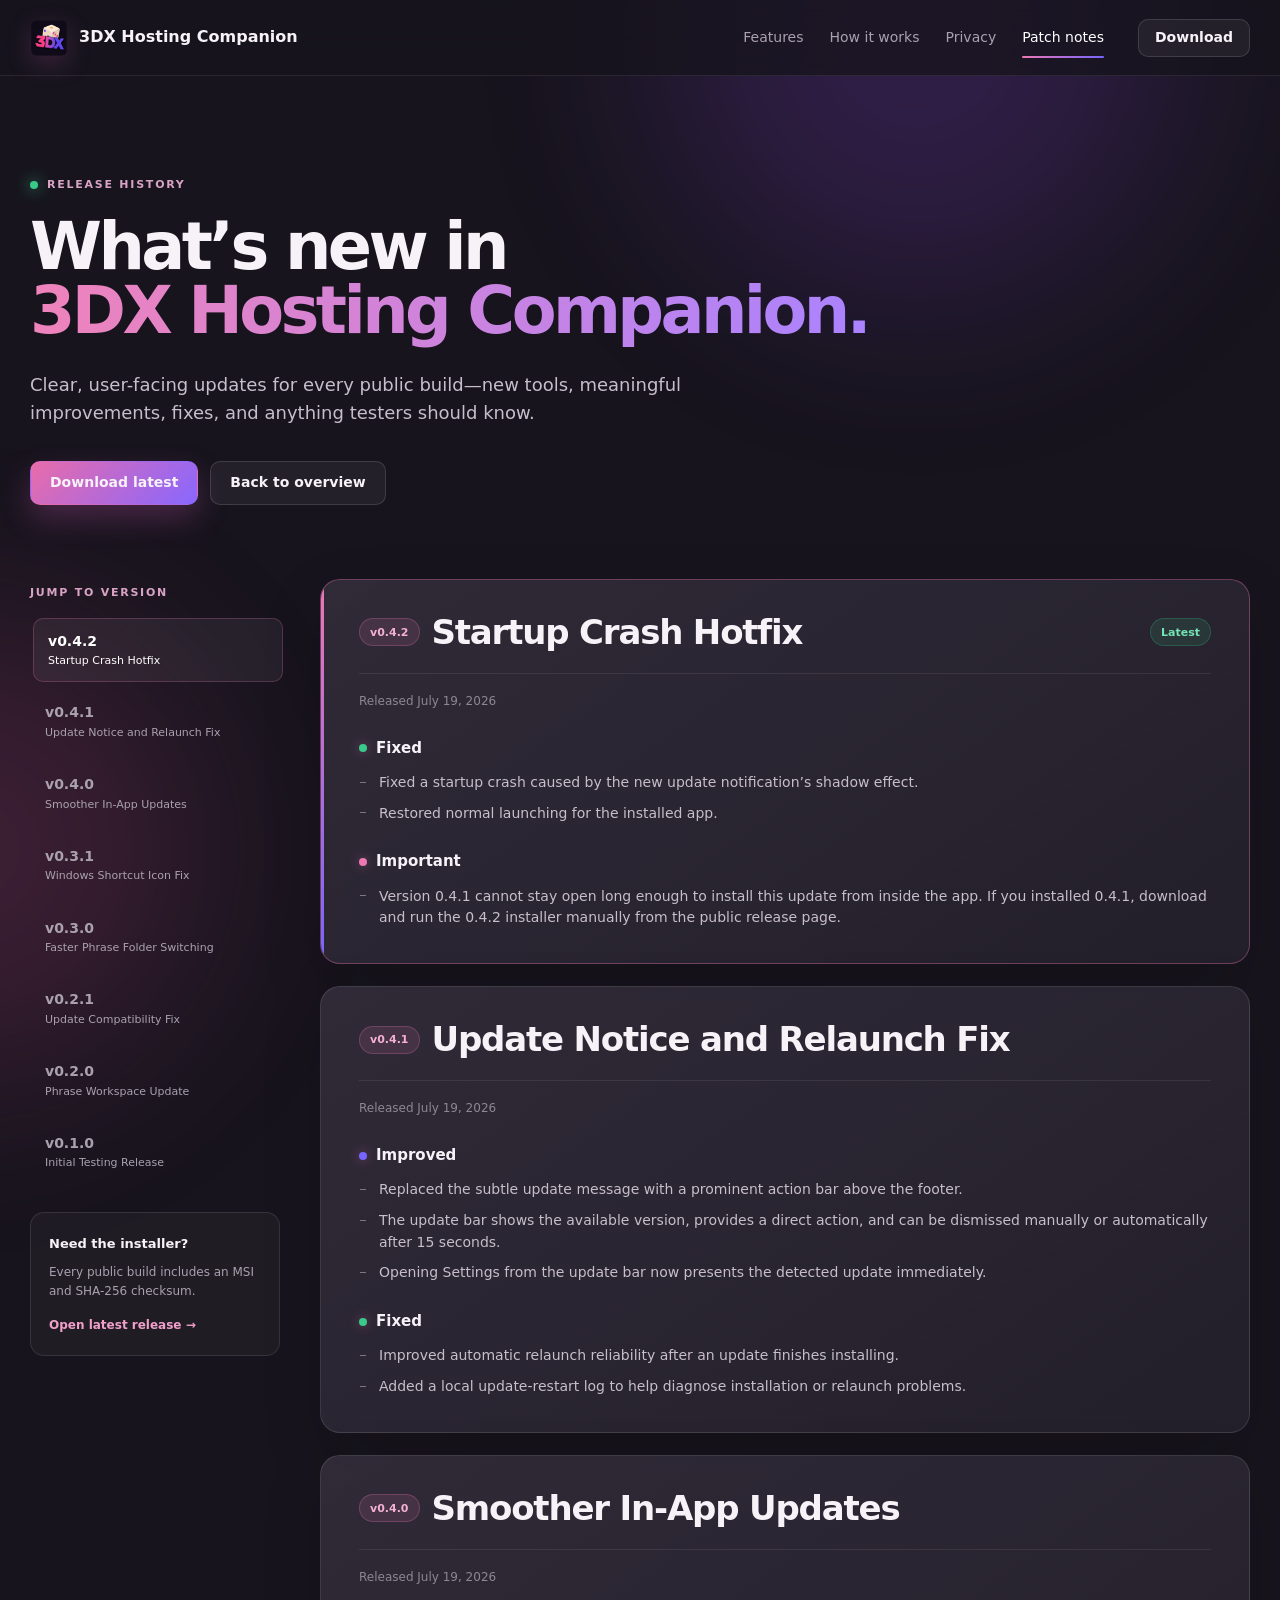
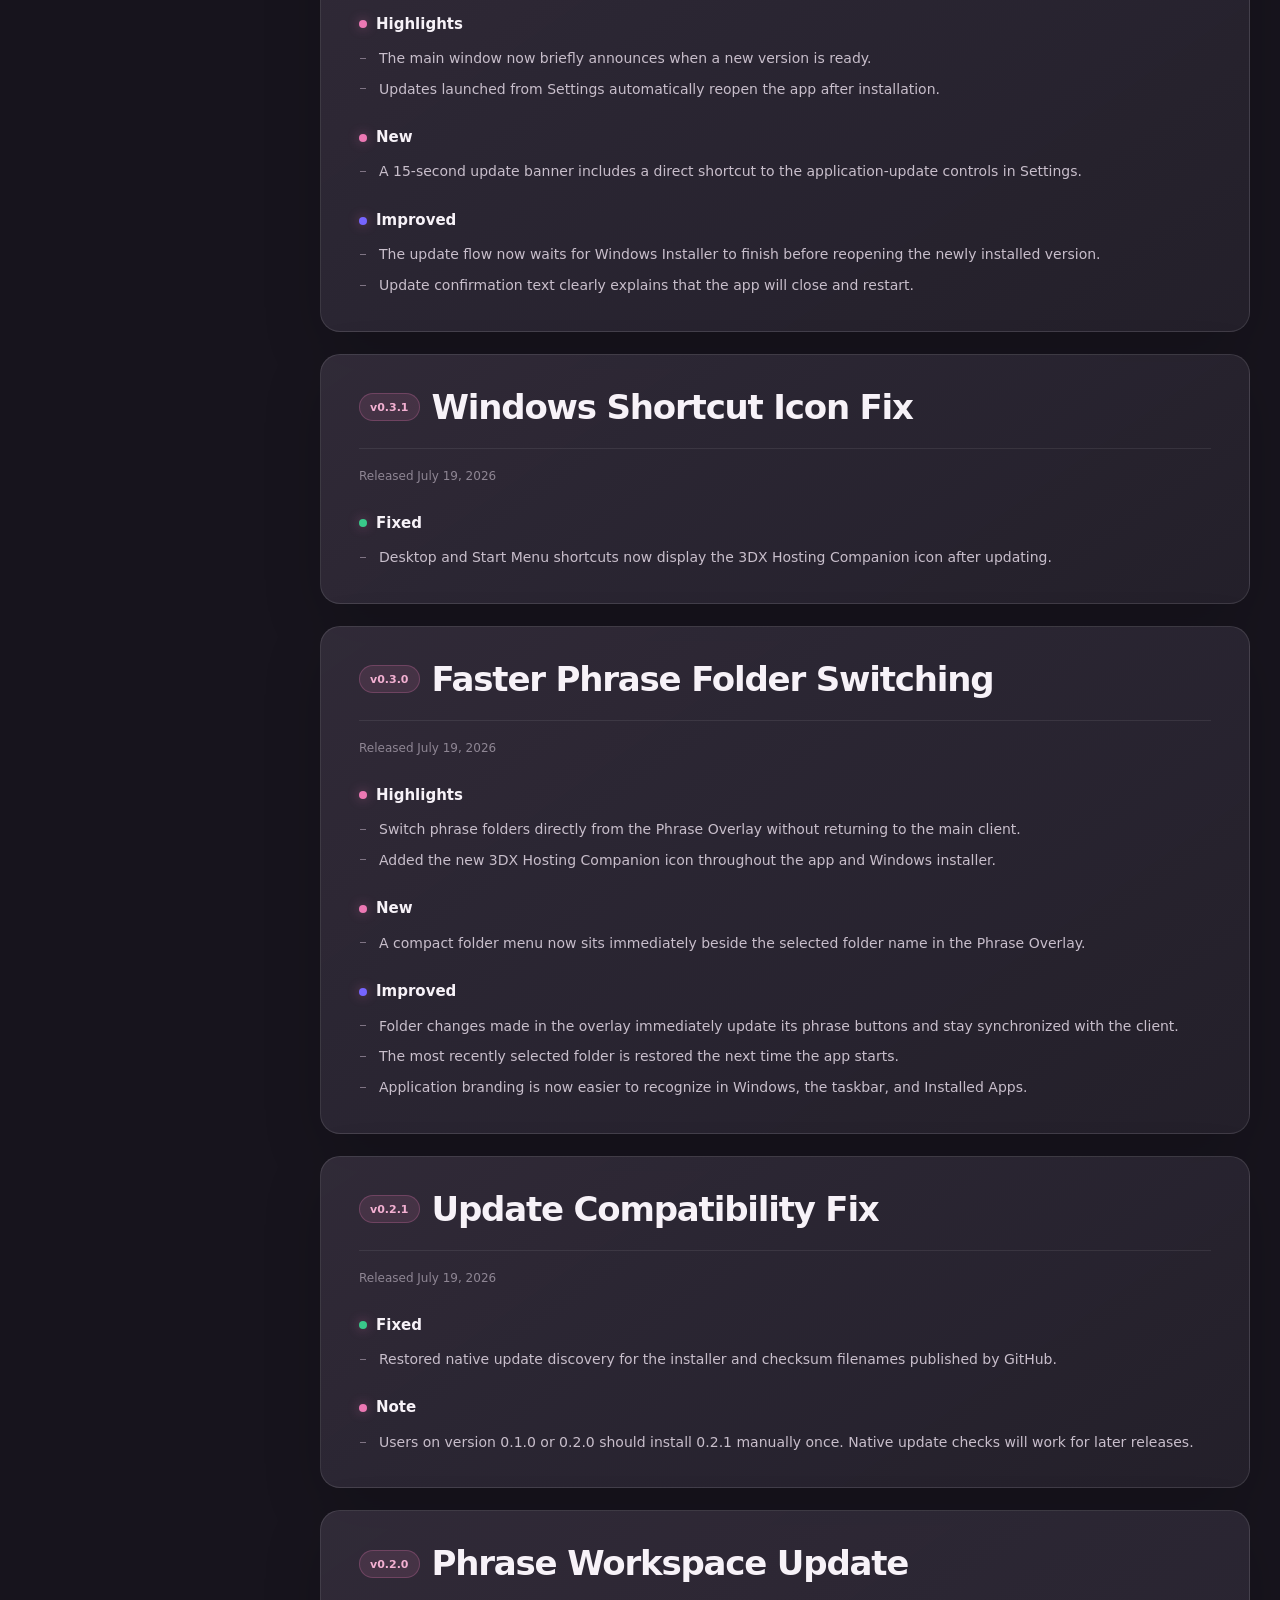
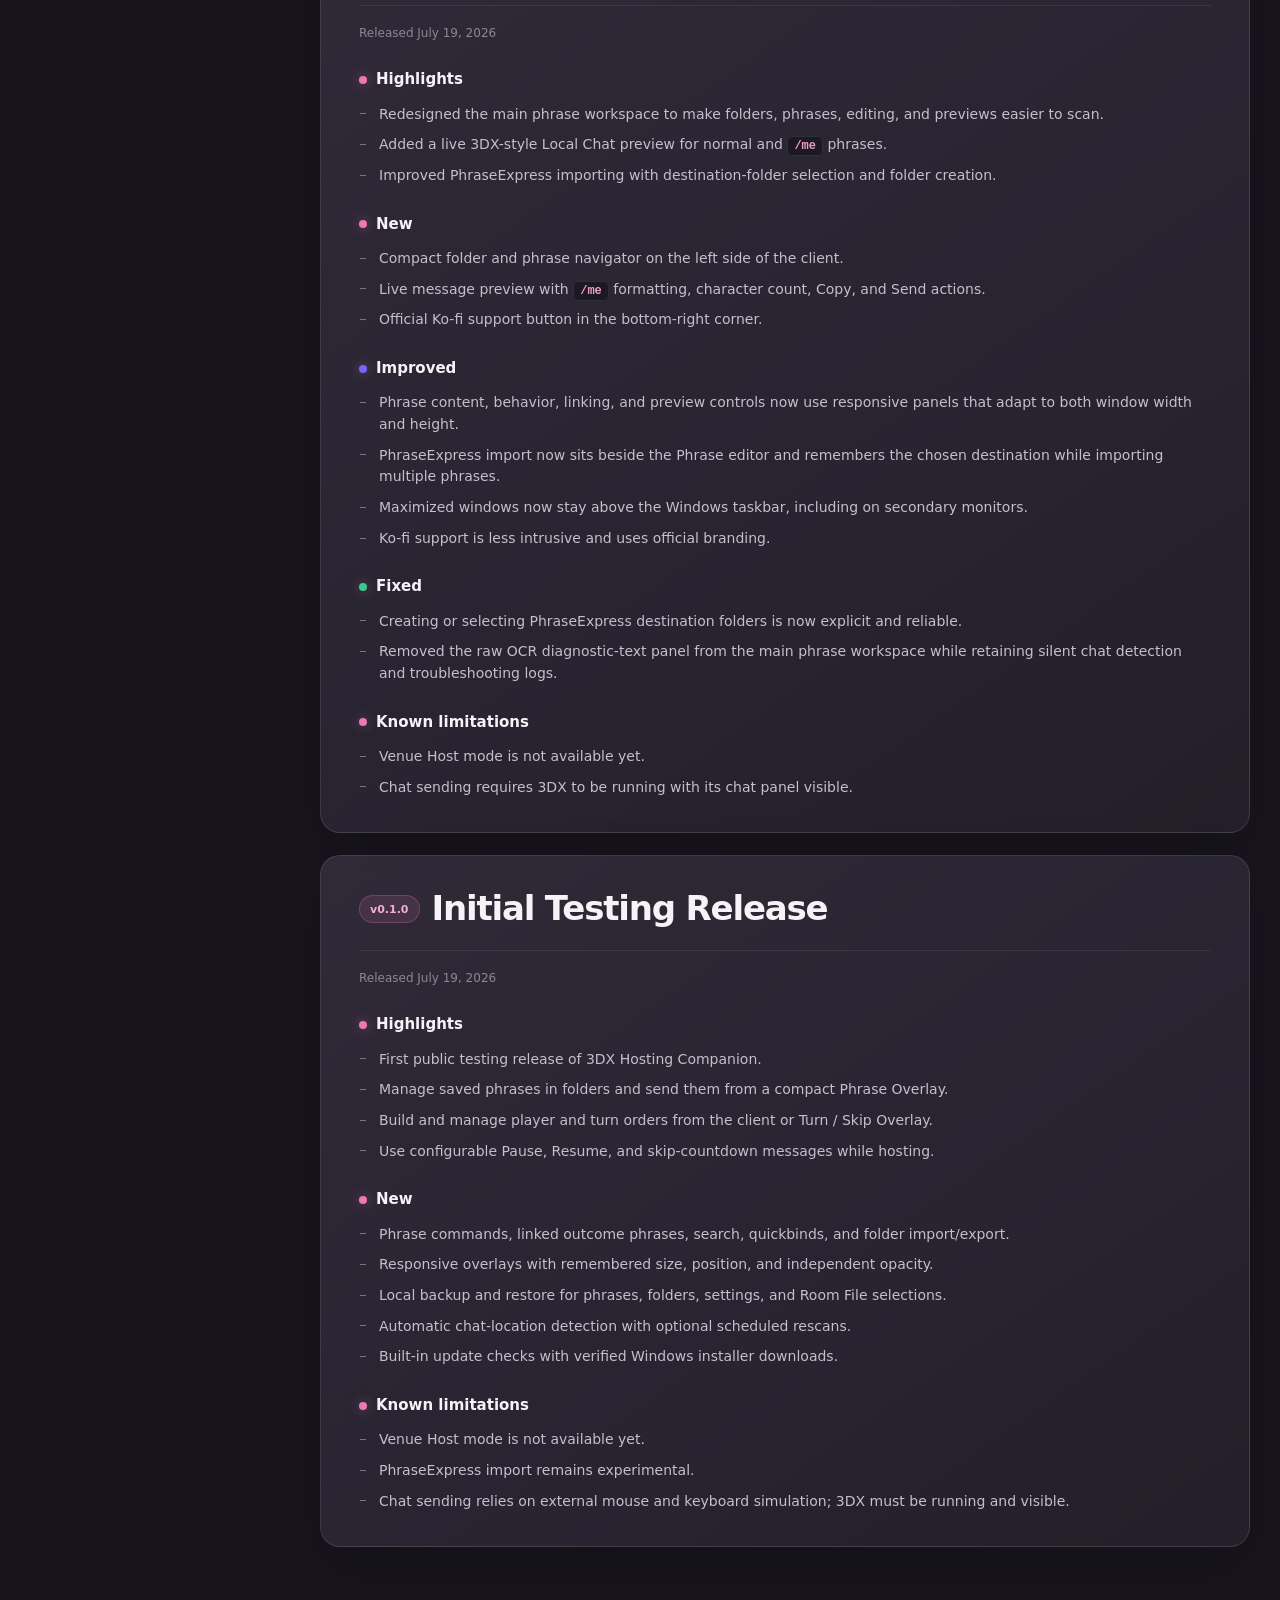
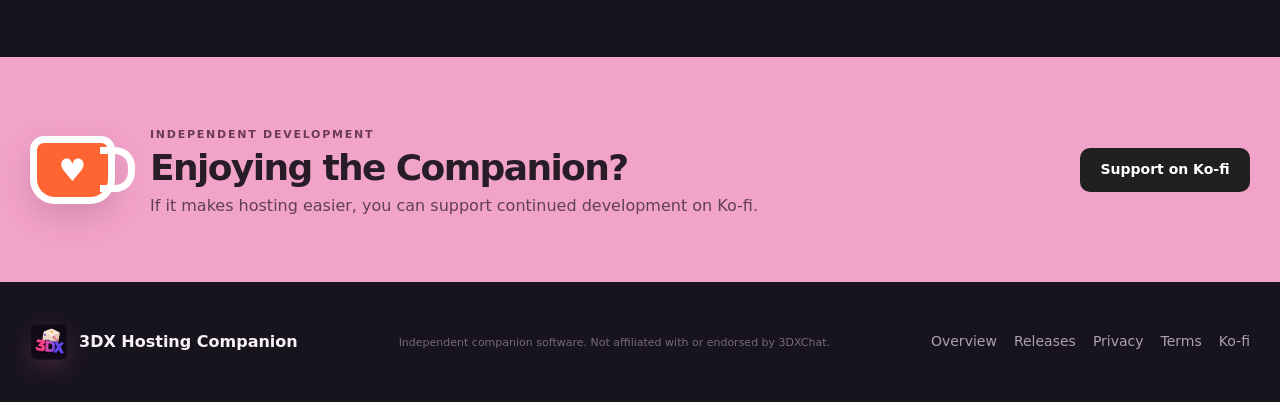
==== commit 973243fa: "Add account privacy and terms pages" ====
--- a/changelog.html
+++ b/changelog.html
@@ -17,7 +17,7 @@
   <div class="ambient ambient-two" aria-hidden="true"></div>
   <header class="site-header">
     <a class="brand" href="index.html" aria-label="3DX Hosting Companion home"><img class="brand-mark" src="brand-icon.png" alt="" aria-hidden="true"><span>3DX Hosting Companion</span></a>
-    <nav aria-label="Primary navigation"><a href="index.html#features">Features</a><a href="index.html#how-it-works">How it works</a><a href="index.html#privacy">Privacy</a><a class="nav-active" href="changelog.html">Patch notes</a></nav>
+    <nav aria-label="Primary navigation"><a href="index.html#features">Features</a><a href="index.html#how-it-works">How it works</a><a href="privacy.html">Privacy</a><a class="nav-active" href="changelog.html">Patch notes</a></nav>
     <a class="button button-quiet header-download" href="https://github.com/Ankhito/3DX-Hosting-Companion-Releases/releases/latest">Download</a>
   </header>
   <main>
@@ -40,6 +40,6 @@
     </section>
     <section class="support-section notes-support"><div class="shell support-inner"><div class="kofi-cup" aria-hidden="true"><span>♥</span></div><div><span class="kicker">Independent development</span><h2>Enjoying the Companion?</h2><p>If it makes hosting easier, you can support continued development on Ko-fi.</p></div><a class="button kofi-button" href="https://ko-fi.com/the_ankh" target="_blank" rel="noopener">Support on Ko-fi</a></div></section>
   </main>
-  <footer class="site-footer shell"><div class="brand"><img class="brand-mark" src="brand-icon.png" alt="" aria-hidden="true"><span>3DX Hosting Companion</span></div><p>Independent companion software. Not affiliated with or endorsed by 3DXChat.</p><div><a href="index.html">Overview</a><a href="https://github.com/Ankhito/3DX-Hosting-Companion-Releases/releases">Releases</a><a href="https://ko-fi.com/the_ankh">Ko-fi</a></div></footer>
+  <footer class="site-footer shell"><div class="brand"><img class="brand-mark" src="brand-icon.png" alt="" aria-hidden="true"><span>3DX Hosting Companion</span></div><p>Independent companion software. Not affiliated with or endorsed by 3DXChat.</p><div><a href="index.html">Overview</a><a href="https://github.com/Ankhito/3DX-Hosting-Companion-Releases/releases">Releases</a><a href="privacy.html">Privacy</a><a href="terms.html">Terms</a><a href="https://ko-fi.com/the_ankh">Ko-fi</a></div></footer>
 </body>
 </html>
--- a/styles.css
+++ b/styles.css
@@ -24,3 +24,5 @@
 .notes-layout>*{min-width:0}
 .notes-sidebar>nav{scrollbar-width:none}.notes-sidebar>nav::-webkit-scrollbar{display:none}
 @media(max-width:720px){.release-heading h2{flex:1 1 190px;overflow-wrap:anywhere}}
+.legal{max-width:900px;padding-block:100px}.legal h1{font-size:clamp(48px,7vw,76px);margin:12px 0 24px}.legal-lead{font-size:19px;color:#c7becb;max-width:760px;margin-bottom:48px}.legal section{padding:28px 0;border-top:1px solid rgba(255,255,255,.1)}.legal section h2{font-size:22px;margin:0 0 9px}.legal section p{color:var(--muted);margin:0;line-height:1.75}.legal section a{color:#f2a0cb;text-decoration:underline;text-underline-offset:3px}.legal section b{color:var(--text)}
+@media(max-width:720px){.legal{padding-block:65px}.legal-lead{font-size:16px}.legal section{padding:22px 0}}
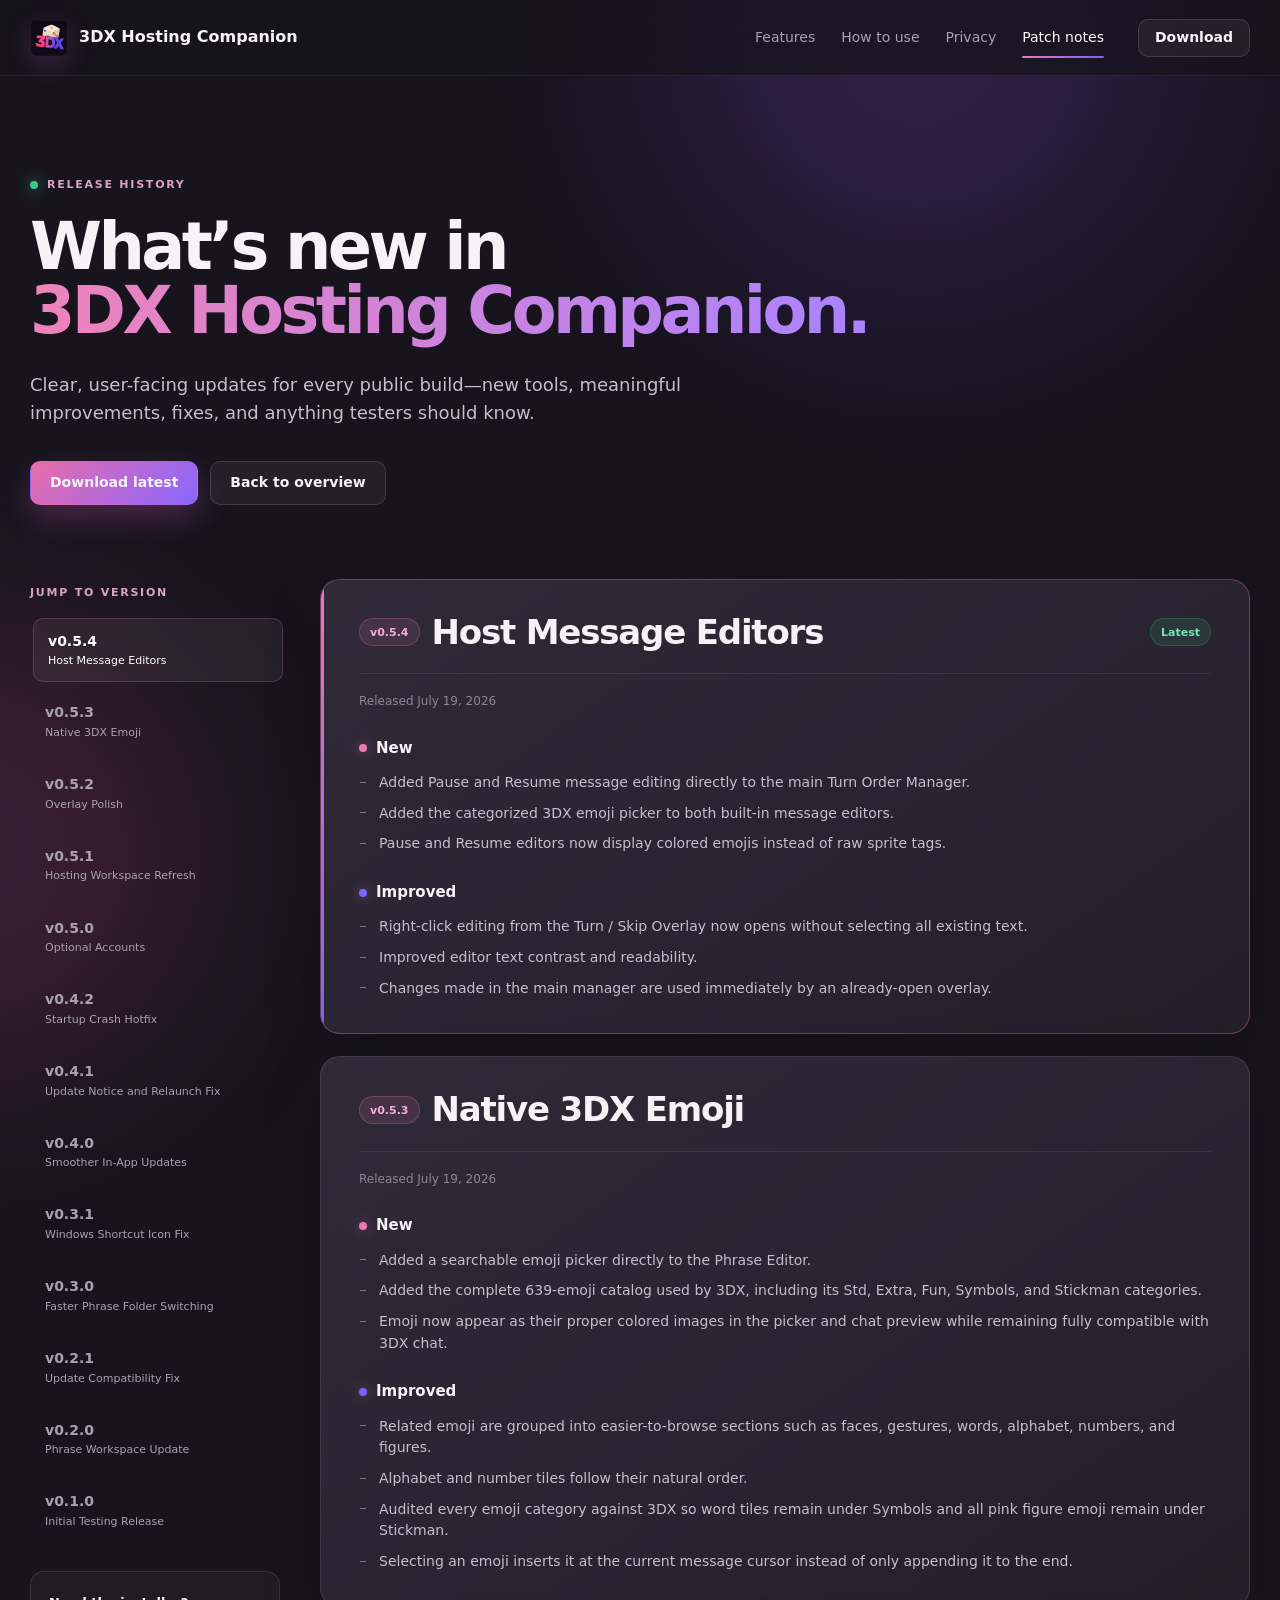
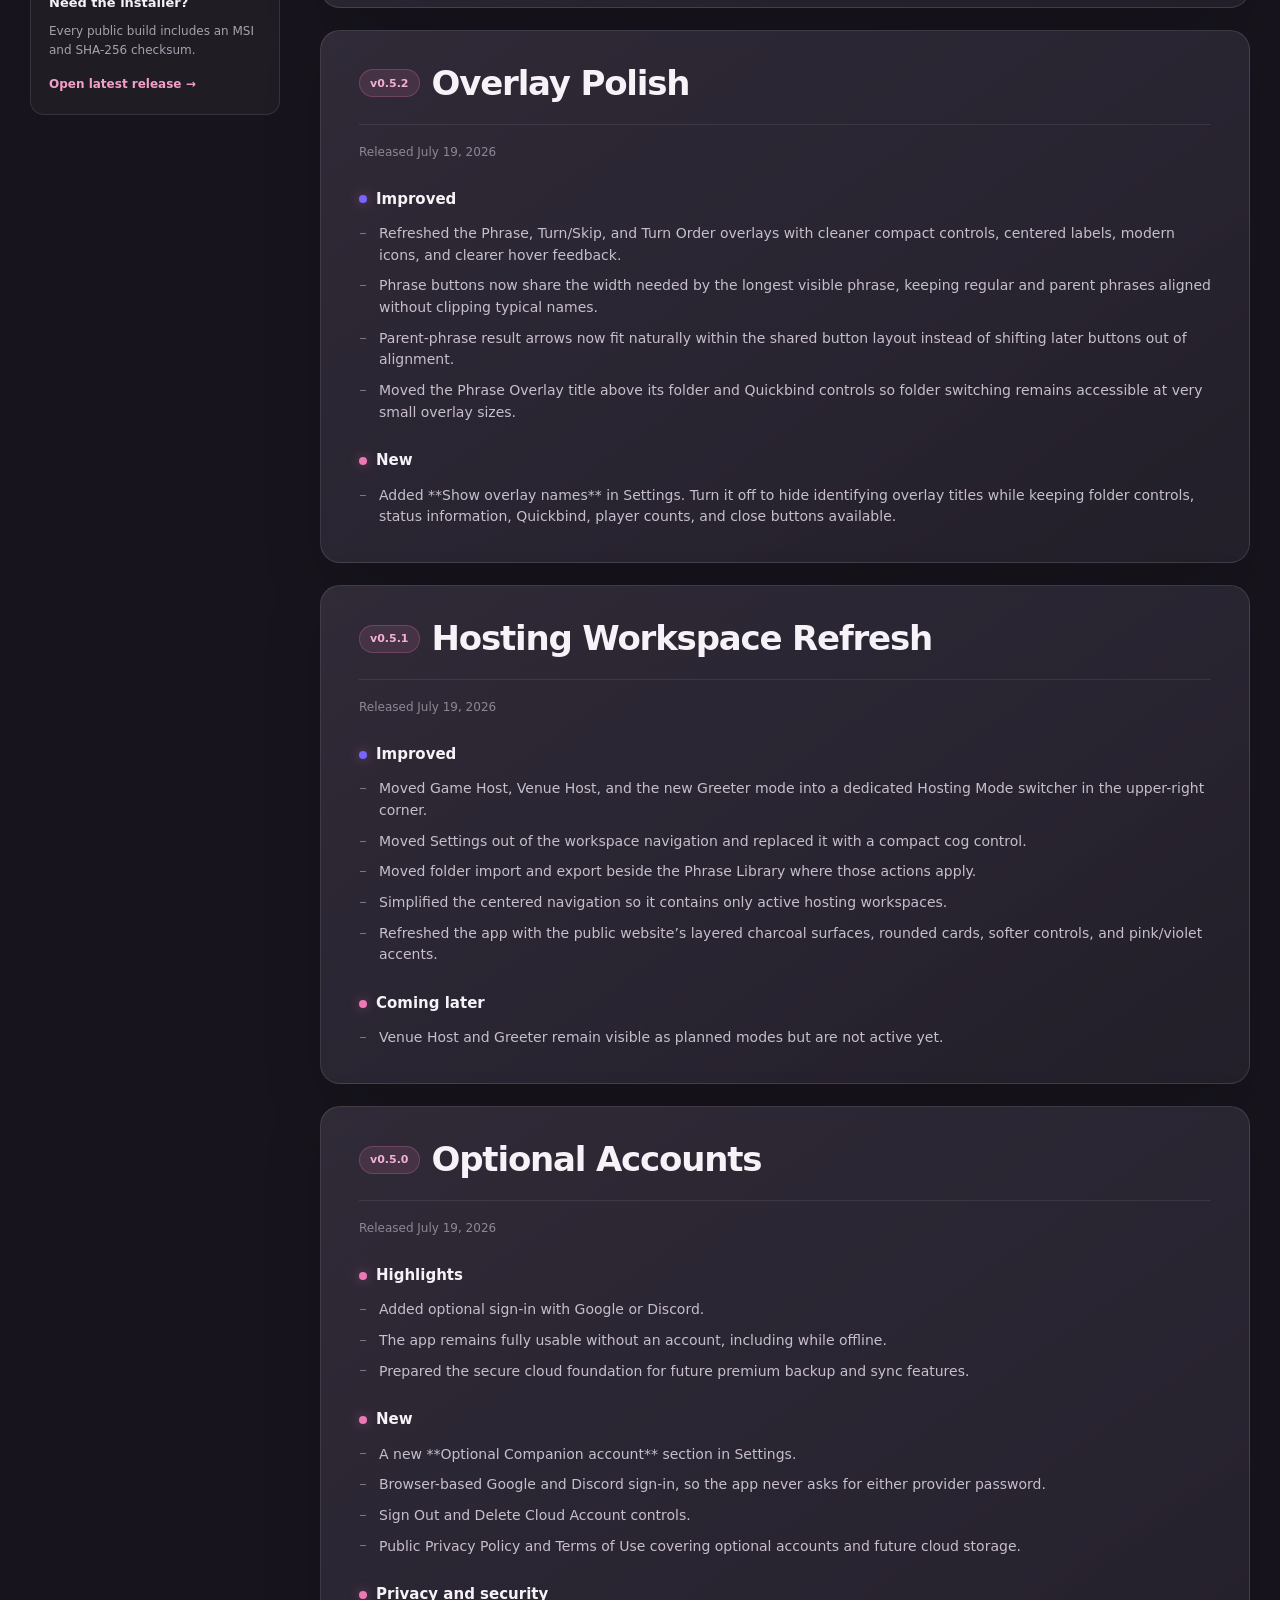
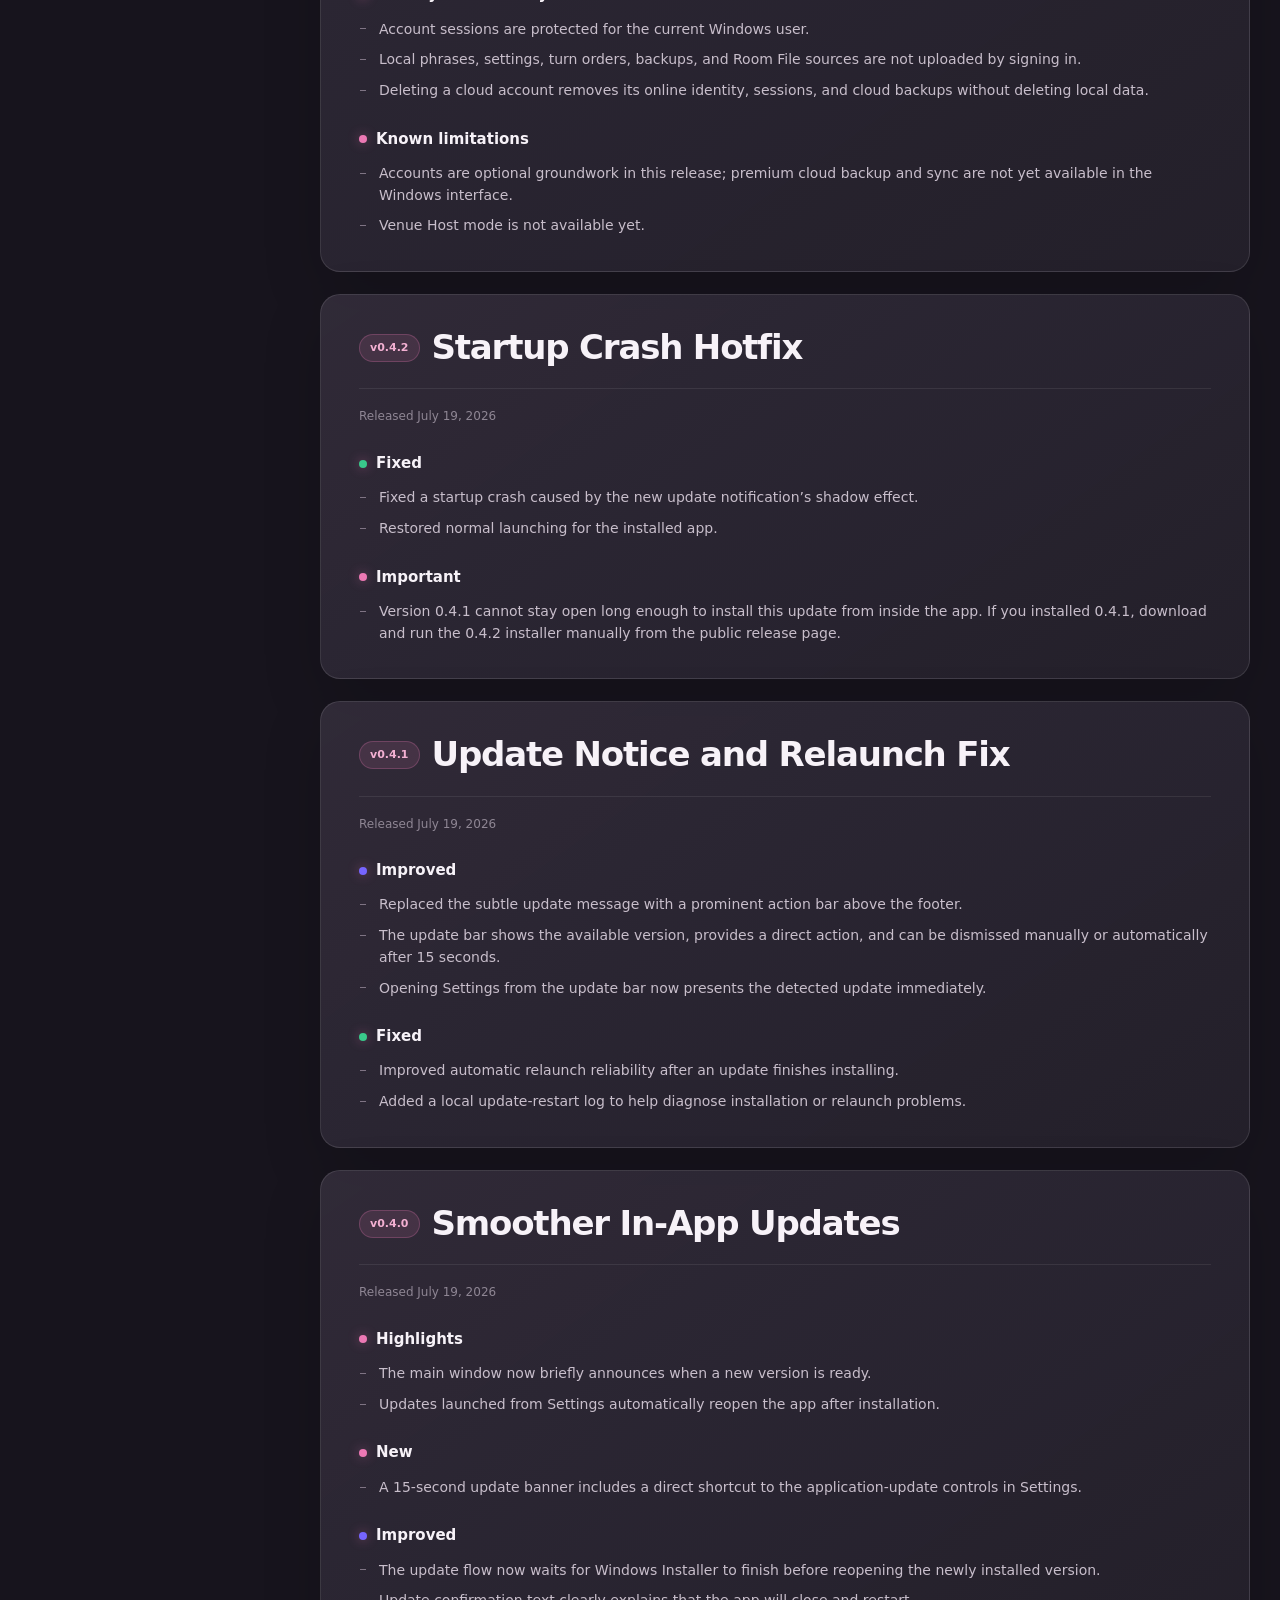
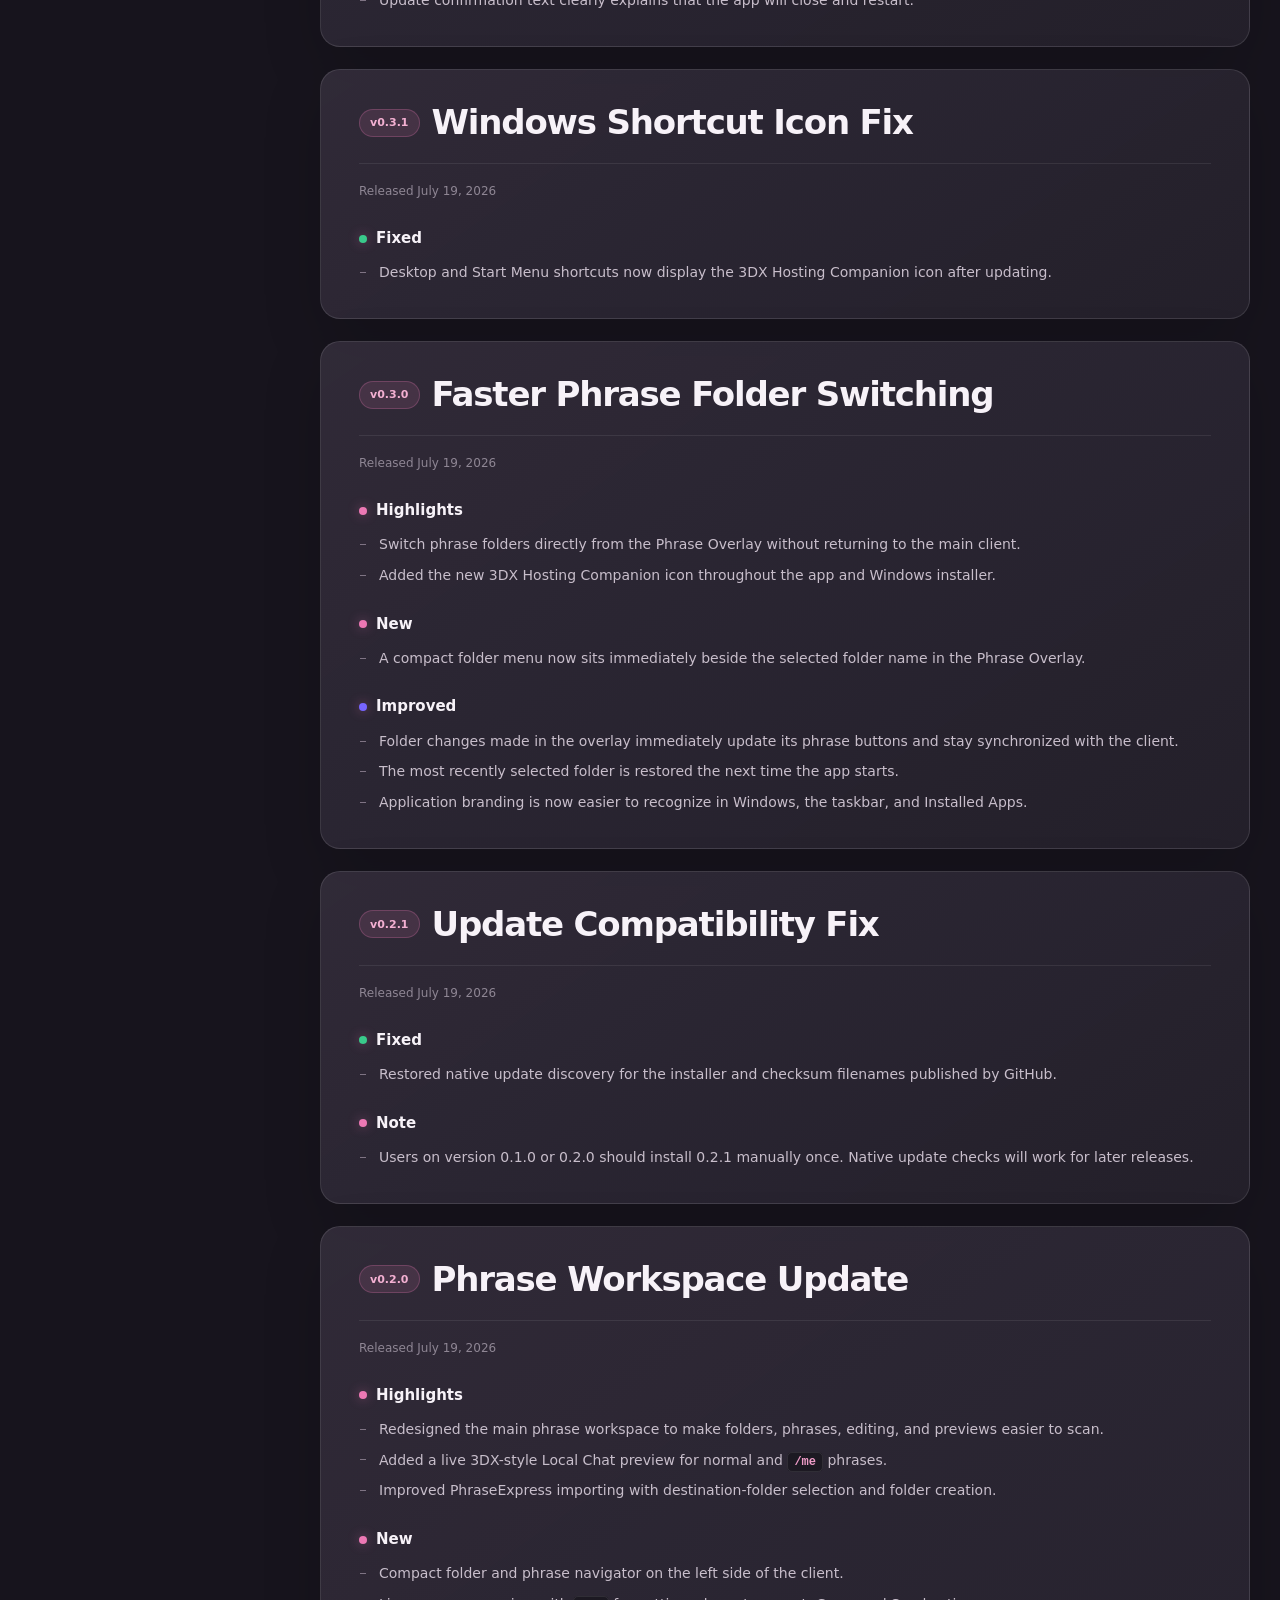
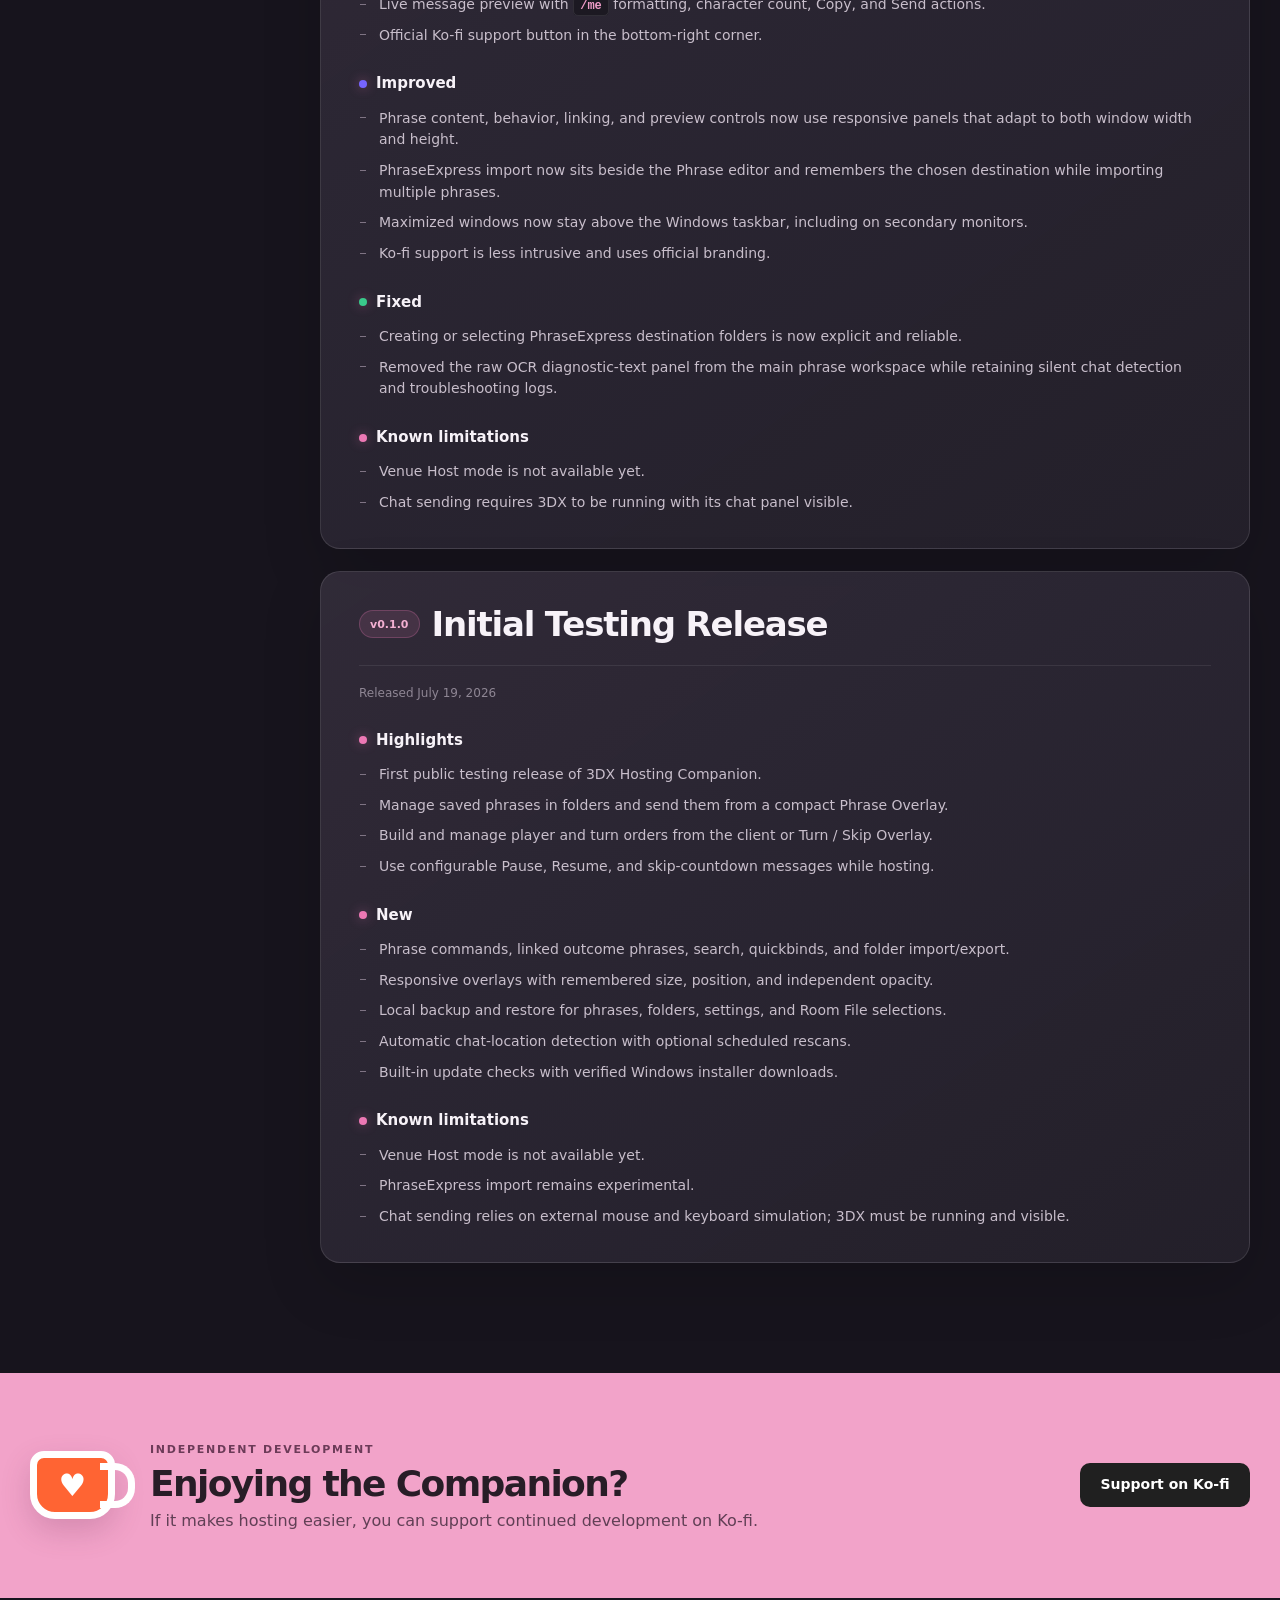
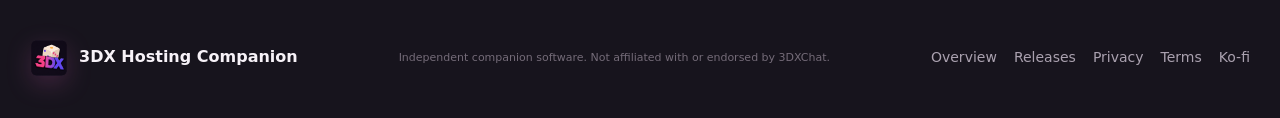
==== commit 4fa8bae4: "Add visual how-to-use guide" ====
--- a/changelog.html
+++ b/changelog.html
@@ -17,7 +17,7 @@
   <div class="ambient ambient-two" aria-hidden="true"></div>
   <header class="site-header">
     <a class="brand" href="index.html" aria-label="3DX Hosting Companion home"><img class="brand-mark" src="brand-icon.png" alt="" aria-hidden="true"><span>3DX Hosting Companion</span></a>
-    <nav aria-label="Primary navigation"><a href="index.html#features">Features</a><a href="index.html#how-it-works">How it works</a><a href="privacy.html">Privacy</a><a class="nav-active" href="changelog.html">Patch notes</a></nav>
+    <nav aria-label="Primary navigation"><a href="index.html#features">Features</a><a href="how-to-use.html">How to use</a><a href="privacy.html">Privacy</a><a class="nav-active" href="changelog.html">Patch notes</a></nav>
     <a class="button button-quiet header-download" href="https://github.com/Ankhito/3DX-Hosting-Companion-Releases/releases/latest">Download</a>
   </header>
   <main>
--- a/styles.css
+++ b/styles.css
@@ -2,7 +2,7 @@
 *{box-sizing:border-box}html{scroll-behavior:smooth;overflow-x:hidden}body{margin:0;background:var(--bg);color:var(--text);font-family:Inter,ui-sans-serif,system-ui,-apple-system,"Segoe UI",sans-serif;line-height:1.55;overflow-x:hidden}a{color:inherit;text-decoration:none}button,a{ -webkit-tap-highlight-color:transparent}.shell{width:min(var(--max),calc(100% - 48px));margin-inline:auto}.ambient{position:fixed;z-index:-1;border-radius:999px;filter:blur(100px);opacity:.18;pointer-events:none}.ambient-one{width:520px;height:520px;background:#9f4dff;top:-220px;right:8%}.ambient-two{width:460px;height:460px;background:#e4529b;top:620px;left:-260px}
 .site-header{height:76px;padding:0 max(24px,calc((100vw - var(--max))/2));display:flex;align-items:center;gap:34px;border-bottom:1px solid rgba(255,255,255,.08);background:rgba(23,20,29,.78);backdrop-filter:blur(18px);position:sticky;top:0;z-index:20}.brand{display:flex;align-items:center;gap:11px;font-weight:800;white-space:nowrap}.brand-mark{width:38px;height:38px;display:block;object-fit:contain;filter:drop-shadow(0 8px 12px rgba(207,93,177,.22))}.site-header nav{display:flex;gap:26px;margin-left:auto}.site-header nav a,.site-footer a{font-size:14px;color:var(--muted);transition:.2s}.site-header nav a:hover,.site-footer a:hover{color:white}.button{min-height:44px;padding:0 19px;border-radius:10px;display:inline-flex;align-items:center;justify-content:center;gap:9px;font-size:14px;font-weight:750;border:1px solid transparent;transition:transform .2s,box-shadow .2s,background .2s}.button:hover{transform:translateY(-2px)}.button svg{width:19px;fill:none;stroke:currentColor;stroke-width:1.8;stroke-linecap:round;stroke-linejoin:round}.button-primary{background:linear-gradient(135deg,#e96caa,#8867ff);box-shadow:0 13px 30px rgba(202,91,180,.28)}.button-primary:hover{box-shadow:0 17px 38px rgba(202,91,180,.4)}.button-secondary,.button-quiet{background:rgba(255,255,255,.055);border-color:rgba(255,255,255,.13)}.button-secondary:hover,.button-quiet:hover{background:rgba(255,255,255,.1)}.header-download{min-height:38px;padding-inline:16px}
 .hero{min-height:770px;padding:92px 0 70px;display:grid;grid-template-columns:.83fr 1.17fr;gap:70px;align-items:center}.eyebrow,.kicker{text-transform:uppercase;letter-spacing:.16em;font-size:11px;font-weight:850;color:#d9a3c6}.eyebrow{display:flex;align-items:center;gap:9px;margin-bottom:22px}.status-dot{width:8px;height:8px;border-radius:50%;background:var(--green);box-shadow:0 0 15px var(--green)}h1{font-size:clamp(48px,5.1vw,76px);line-height:.98;letter-spacing:-.055em;margin:0 0 28px;max-width:650px}h1 span{background:linear-gradient(90deg,#ef83bb,#aa83ff);-webkit-background-clip:text;background-clip:text;color:transparent}.hero-lead{font-size:19px;color:#c7becb;max-width:610px;margin:0 0 34px}.hero-actions{display:flex;gap:12px;flex-wrap:wrap}.release-meta{display:flex;gap:9px;align-items:center;flex-wrap:wrap;color:#8f8694;font-size:12px;margin-top:19px}.release-meta a{color:#bfb5c3}.release-meta a:hover{color:white}.meta-separator{opacity:.5}
-.product-stage{position:relative;min-width:0;perspective:1400px}.stage-glow{position:absolute;inset:8% 12%;background:linear-gradient(135deg,rgba(236,120,180,.25),rgba(118,101,255,.2));filter:blur(55px)}.app-window{position:relative;border:1px solid #5d5365;border-radius:13px;overflow:hidden;background:#24202b;box-shadow:var(--shadow);transform:rotateY(-4deg) rotateX(1.4deg);transform-origin:center}.app-titlebar{height:34px;background:#1c1922;border-bottom:1px solid #403847;display:flex;align-items:center;padding:0 11px;font-size:7px;font-weight:750}.testing-label{color:#ff617b;margin:auto;font-size:6px}.window-controls{display:flex;gap:10px}.window-controls i{width:6px;height:6px;border:1px solid #aaa0ad}.app-body{display:grid;grid-template-columns:150px 1fr;min-height:365px;padding:13px;gap:12px}.mock-library,.mock-card{background:#211d28;border:1px solid #4d4555;border-radius:6px;padding:10px}.mock-heading{font-size:11px;font-weight:800;margin-bottom:8px}.mock-search,.mock-field{background:#5a5261;color:#dad2dc;border:1px solid #716779;border-radius:3px}.mock-search{font-size:7px;padding:7px;margin-bottom:8px}.mock-folder{font-size:8px;font-weight:700;padding:6px;border-radius:3px}.mock-folder span{color:var(--pink);margin-right:5px}.mock-folder.active{background:#5c5363}.mock-divider{height:1px;background:#403947;margin:6px 0}.mock-phrase{padding:7px 5px;border-radius:3px}.mock-phrase b{display:block;font-size:8px}.mock-phrase small{display:block;color:#a9a0ad;font-size:6px;white-space:nowrap;overflow:hidden}.mock-phrase.selected{background:#315878}.mock-workspace{min-width:0}.mock-toolbar{height:27px;display:flex;align-items:start;justify-content:space-between;font-size:10px}.mock-toolbar span{font-size:6px;background:#5d5464;padding:5px 7px;border-radius:2px}.mock-panels{display:grid;grid-template-columns:1.15fr 1fr .85fr;gap:8px;height:312px}.mock-card{padding:9px}.mock-card h3{font-size:8px;margin:0 0 8px}.mock-card label{display:block;font-size:6px;color:#b8aeba;margin:7px 0 3px}.mock-field{font-size:7px;padding:7px;display:flex;justify-content:space-between}.mock-message{height:82px}.mock-link{font-size:6px;color:#a99cad;border-top:1px solid #433b4a;margin-top:12px;padding-top:10px}.chat-preview{background:#342d3b;border:1px solid #5d5363;border-radius:3px;padding:8px;min-height:95px}.chat-preview small{color:#918895;font-size:5px}.chat-preview p{font-size:6px;color:#ff59c6;margin:3px 0;line-height:1.45}.mock-actions{display:flex;gap:4px;margin-top:9px}.mock-actions span,.overlay-card i{font-style:normal;font-size:6px;padding:5px 7px;background:#5d5464;border-radius:2px}.overlay-card{position:absolute;background:rgba(33,29,40,.96);border:1px solid #5f5666;border-radius:7px;padding:10px;box-shadow:0 20px 45px rgba(0,0,0,.4)}.overlay-phrases{right:-25px;bottom:-30px;width:195px}.overlay-turn{left:-40px;bottom:-46px;width:210px}.mini-title{display:block;font-size:8px;font-weight:800;margin-bottom:8px}.overlay-card div{display:flex;gap:5px}.turn-line{font-size:7px;color:#ccc3d0;margin-bottom:8px}.turn-line b{color:var(--pink)}
+.product-stage{position:relative;min-width:0;perspective:1400px}.stage-glow{position:absolute;inset:8% 12%;background:linear-gradient(135deg,rgba(236,120,180,.25),rgba(118,101,255,.2));filter:blur(55px)}.app-window{position:relative;border:1px solid #5d5365;border-radius:13px;overflow:hidden;background:#24202b;box-shadow:var(--shadow);transform:rotateY(-4deg) rotateX(1.4deg);transform-origin:center}.app-titlebar{height:34px;background:#1c1922;border-bottom:1px solid #403847;display:flex;align-items:center;padding:0 11px;font-size:7px;font-weight:750}.window-controls{display:flex;gap:10px;margin-left:auto}.window-controls i{width:6px;height:6px;border:1px solid #aaa0ad}.app-body{display:grid;grid-template-columns:150px 1fr;min-height:365px;padding:13px;gap:12px}.mock-library,.mock-card{background:#211d28;border:1px solid #4d4555;border-radius:6px;padding:10px}.mock-heading{font-size:11px;font-weight:800;margin-bottom:8px}.mock-search,.mock-field{background:#5a5261;color:#dad2dc;border:1px solid #716779;border-radius:3px}.mock-search{font-size:7px;padding:7px;margin-bottom:8px}.mock-folder{font-size:8px;font-weight:700;padding:6px;border-radius:3px}.mock-folder span{color:var(--pink);margin-right:5px}.mock-folder.active{background:#5c5363}.mock-divider{height:1px;background:#403947;margin:6px 0}.mock-phrase{padding:7px 5px;border-radius:3px}.mock-phrase b{display:block;font-size:8px}.mock-phrase small{display:block;color:#a9a0ad;font-size:6px;white-space:nowrap;overflow:hidden}.mock-phrase.selected{background:#315878}.mock-workspace{min-width:0}.mock-toolbar{height:27px;display:flex;align-items:start;justify-content:space-between;font-size:10px}.mock-toolbar span{font-size:6px;background:#5d5464;padding:5px 7px;border-radius:2px}.mock-panels{display:grid;grid-template-columns:1.15fr 1fr .85fr;gap:8px;height:312px}.mock-card{padding:9px}.mock-card h3{font-size:8px;margin:0 0 8px}.mock-card label{display:block;font-size:6px;color:#b8aeba;margin:7px 0 3px}.mock-field{font-size:7px;padding:7px;display:flex;justify-content:space-between}.mock-message{height:82px}.mock-link{font-size:6px;color:#a99cad;border-top:1px solid #433b4a;margin-top:12px;padding-top:10px}.chat-preview{background:#342d3b;border:1px solid #5d5363;border-radius:3px;padding:8px;min-height:95px}.chat-preview small{color:#918895;font-size:5px}.chat-preview p{font-size:6px;color:#ff59c6;margin:3px 0;line-height:1.45}.mock-actions{display:flex;gap:4px;margin-top:9px}.mock-actions span,.overlay-card i{font-style:normal;font-size:6px;padding:5px 7px;background:#5d5464;border-radius:2px}.overlay-card{position:absolute;background:rgba(33,29,40,.96);border:1px solid #5f5666;border-radius:7px;padding:10px;box-shadow:0 20px 45px rgba(0,0,0,.4)}.overlay-phrases{right:-25px;bottom:-30px;width:195px}.overlay-turn{left:-40px;bottom:-46px;width:210px}.mini-title{display:block;font-size:8px;font-weight:800;margin-bottom:8px}.overlay-card div{display:flex;gap:5px}.turn-line{font-size:7px;color:#ccc3d0;margin-bottom:8px}.turn-line b{color:var(--pink)}
 .trust-strip{border-block:1px solid rgba(255,255,255,.08);display:grid;grid-template-columns:repeat(4,1fr);padding:0 max(24px,calc((100vw - var(--max))/2));background:rgba(255,255,255,.018)}.trust-strip>div{padding:25px 24px;display:grid;grid-template-columns:auto 1fr;grid-template-rows:auto auto;column-gap:12px;border-right:1px solid rgba(255,255,255,.07)}.trust-strip>div:last-child{border:0}.trust-strip span{grid-row:1/3;color:var(--pink);font-size:18px;align-self:center}.trust-strip b{font-size:13px}.trust-strip small{color:var(--muted);font-size:11px}
 .section{padding-block:110px}.section-heading{display:flex;align-items:end;justify-content:space-between;gap:40px;margin-bottom:48px}.section-heading h2,.privacy-copy h2,.faq-section h2,.cta-card h2,.support-inner h2{font-size:clamp(35px,4vw,54px);letter-spacing:-.045em;line-height:1.05;margin:8px 0 0}.section-heading>p{max-width:520px;color:var(--muted);margin:0}.feature-grid{display:grid;grid-template-columns:repeat(6,1fr);gap:16px}.feature-card{grid-column:span 3;position:relative;overflow:hidden;min-height:330px;background:linear-gradient(145deg,rgba(51,45,59,.9),rgba(36,32,43,.92));border:1px solid rgba(255,255,255,.11);border-radius:18px;padding:28px;transition:transform .25s,border-color .25s}.feature-card:hover{transform:translateY(-4px);border-color:rgba(236,120,180,.38)}.feature-large{grid-column:span 4}.feature-large+.feature-card{grid-column:span 2}.feature-wide{min-height:250px}.feature-icon{width:42px;height:42px;border-radius:12px;display:grid;place-items:center;font-size:20px;margin-bottom:21px}.violet{background:rgba(118,101,255,.16);color:#a99dff}.green{background:rgba(57,201,139,.15);color:#68e3ae}.pink{background:rgba(236,120,180,.15);color:#f491c3}.amber{background:rgba(255,189,101,.14);color:#ffc879}.blue{background:rgba(109,182,255,.14);color:#8ac8ff}.feature-card h3{font-size:21px;margin:0 0 8px}.feature-card p{color:var(--muted);margin:0;max-width:580px}.folder-visual,.player-stack,.overlay-visual,.key-row,.countdown{margin-top:27px;background:#211d28;border:1px solid #4e4656;border-radius:10px;padding:12px}.folder-visual>span{display:inline-flex;gap:16px;padding:7px 10px;border-radius:6px;font-size:11px;color:#bbb1bf}.folder-visual>span.active{background:#654c61;color:white}.folder-visual b{color:var(--pink)}.phrase-lines{margin-top:10px;display:grid;gap:7px}.phrase-lines i{height:7px;border-radius:5px;background:linear-gradient(90deg,#5e5665 55%,transparent 55%)}.phrase-lines i:nth-child(2){width:78%}.phrase-lines i:nth-child(3){width:63%}.player-stack{display:grid;gap:7px}.player-stack span{display:grid;grid-template-columns:28px 1fr auto;align-items:center;background:#2d2834;border-radius:7px;padding:7px 10px;font-size:11px}.player-stack b{width:20px;height:20px;border-radius:50%;display:grid;place-items:center;background:#7060e7}.player-stack i{font-style:normal;color:var(--muted);font-size:9px}.overlay-visual span{display:block;font-size:10px;font-weight:750;margin-bottom:9px}.overlay-visual div{display:flex;gap:6px}.overlay-visual i{font-style:normal;font-size:9px;background:#5b5262;padding:7px 9px;border-radius:4px}.key-row{display:flex;align-items:center;gap:8px}.key-row kbd{background:#514859;border:1px solid #706577;box-shadow:0 2px 0 #2a252f;padding:7px 10px;border-radius:6px;font:700 11px inherit}.key-row span{color:#807684}.key-row em{font-style:normal;margin-left:auto;color:#d4cad7;font-size:11px}.countdown{display:flex;align-items:center;gap:10px}.countdown span{font-size:11px;color:#c8bdcb;margin-right:auto}.countdown strong{font-size:26px;color:var(--pink)}.countdown i{font-style:normal;color:#766d7b}
 .workflow-section{background:#1d1923;border-block:1px solid rgba(255,255,255,.07)}.section-heading.compact{margin-bottom:55px}.steps{display:grid;grid-template-columns:repeat(3,1fr);gap:16px}.steps article{position:relative;padding:31px;background:#29242f;border:1px solid #47404f;border-radius:16px;min-height:300px}.step-number{position:absolute;right:24px;top:20px;color:#62596a;font-size:40px;font-weight:900}.step-icon{width:48px;height:48px;border-radius:14px;background:linear-gradient(135deg,rgba(236,120,180,.2),rgba(118,101,255,.18));display:grid;place-items:center;color:#f2a0cb;font-size:21px;margin-bottom:43px}.steps h3{font-size:21px;margin:0 0 8px}.steps p{color:var(--muted);margin:0}
@@ -11,6 +11,16 @@
 .support-section{margin-top:110px;background:#f2a3c9;color:#281d27}.support-inner{min-height:225px;display:grid;grid-template-columns:auto 1fr auto;align-items:center;gap:35px}.support-inner .kicker{color:#6c3b58}.support-inner h2{font-size:36px;margin-top:4px}.support-inner p{margin:7px 0 0;color:#613f55}.kofi-cup{width:85px;height:68px;border:7px solid #fff;border-radius:14px 14px 25px 25px;background:#ff6433;display:grid;place-items:center;position:relative;box-shadow:0 12px 30px rgba(100,42,77,.2)}.kofi-cup:after{content:"";position:absolute;right:-27px;width:28px;height:31px;border:7px solid white;border-left:0;border-radius:0 20px 20px 0}.kofi-cup span{color:white;font-size:31px}.kofi-button{background:#202020;color:white;min-width:170px}.site-footer{min-height:120px;display:grid;grid-template-columns:auto 1fr auto;align-items:center;gap:35px}.site-footer p{color:#746b78;text-align:center;font-size:11px}.site-footer>div:last-child{display:flex;gap:17px}
 @media(max-width:1050px){.site-header nav{display:none}.header-download{margin-left:auto}.hero{grid-template-columns:1fr;padding-top:70px}.hero-copy{text-align:center}.eyebrow,.hero-actions,.release-meta{justify-content:center}.hero-lead,h1{margin-inline:auto}.product-stage{width:min(800px,100%);margin:30px auto 0}.feature-large,.feature-large+.feature-card,.feature-card{grid-column:span 6}.trust-strip{grid-template-columns:repeat(2,1fr)}.privacy-card{grid-template-columns:1fr}.faq-section{grid-template-columns:1fr;gap:35px}}
 @media(max-width:720px){.shell{width:min(100% - 28px,var(--max))}.site-header{height:66px;padding-inline:14px}.brand{font-size:13px}.brand-mark{width:30px;height:30px}.hero{padding-top:55px;min-height:auto;gap:30px}.hero-lead{font-size:16px}.hero-actions .button{width:100%}.release-meta{font-size:10px}.product-stage{margin-bottom:40px}.app-body{grid-template-columns:105px 1fr;padding:8px;gap:7px;min-height:290px}.mock-panels{grid-template-columns:1fr 1fr;height:242px}.chat-card{display:none}.overlay-card{display:none}.trust-strip{grid-template-columns:1fr}.trust-strip>div{border-right:0;border-bottom:1px solid rgba(255,255,255,.07)}.section{padding-block:75px}.section-heading{display:block}.section-heading>p{margin-top:18px}.feature-grid,.steps{grid-template-columns:1fr}.feature-card,.feature-large,.feature-large+.feature-card{grid-column:auto}.steps article{min-height:260px}.privacy-card{padding:30px 22px}.faq-section{display:block}.faq-list{margin-top:30px}.cta-card{padding:36px 24px;display:block}.cta-actions{align-items:stretch;margin-top:28px}.support-inner{padding-block:45px;grid-template-columns:auto 1fr}.support-inner .kofi-button{grid-column:1/3}.kofi-cup{width:62px;height:51px;border-width:5px}.kofi-cup:after{right:-20px;width:21px;height:24px;border-width:5px}.site-footer{padding-block:35px;grid-template-columns:1fr;text-align:center}.site-footer .brand,.site-footer>div:last-child{justify-content:center}.site-footer p{order:3}}
+
+/* v0.5.1 app render */
+.app-window{background:linear-gradient(145deg,#25212e 0%,#211d28 70%);border-color:#685d72;box-shadow:0 28px 75px rgba(8,5,12,.58),0 0 50px rgba(201,92,167,.08)}
+.app-body{grid-template-rows:auto 1fr;min-height:420px;background:radial-gradient(circle at 86% 7%,rgba(230,105,168,.08),transparent 31%)}
+.mock-app-header{grid-column:1/-1;display:grid;grid-template-columns:minmax(135px,.8fr) auto minmax(165px,.9fr);align-items:center;gap:10px;padding:2px 2px 5px}
+.mock-brand-block b{display:block;font-size:11px;letter-spacing:-.02em}.mock-brand-block small{display:block;margin-top:3px;font-size:5.5px;color:#a9a0ad}.mock-brand-block i{display:inline-block;width:3px;height:3px;margin:0 4px;border-radius:50%;background:#ff6ebd}.mock-app-nav{display:flex;justify-content:center;gap:4px}.mock-app-nav span{padding:6px 7px;border:1px solid rgba(255,255,255,.05);border-radius:4px;background:#5b5262;font-size:6px;white-space:nowrap}.mock-app-nav span.turn{background:#218860}.mock-app-nav span.active{background:linear-gradient(135deg,#7562ff,#9468f3)}
+.mock-app-utilities{display:flex;align-items:center;justify-content:flex-end;gap:5px}.mock-settings{display:grid;place-items:center;width:24px;height:24px;border:1px solid #6a6071;border-radius:5px;background:#554c5c;color:#f6eff8;font-size:12px}.mock-mode-switch{display:grid;grid-template-columns:repeat(3,auto);align-items:center;gap:2px;padding:3px;border:1px solid #5b5162;border-radius:6px;background:#292430}.mock-mode-switch small{grid-column:1/-1;padding:0 3px 2px;color:#978c9d;font-size:4.5px;text-transform:uppercase;letter-spacing:.12em}.mock-mode-switch b,.mock-mode-switch span{padding:4px 5px;border-radius:3px;font-size:5.5px;white-space:nowrap}.mock-mode-switch b{background:linear-gradient(135deg,#ca6fa8,#e383ba)}.mock-mode-switch span{color:#8f8595;background:#3b3541}
+.mock-library{background:linear-gradient(180deg,#25202c,#211d28)}.mock-heading{display:flex;justify-content:space-between;align-items:center}.mock-heading small{font-size:5px;color:#aaa0ad;font-weight:500}.mock-folder-tools{display:grid;grid-template-columns:1fr auto auto auto;gap:3px;margin-bottom:4px}.mock-folder-tools span,.mock-folder-tools b,.mock-transfer-tools span{display:flex;align-items:center;padding:5px;border-radius:3px;background:#5a5261;color:#d7cfd9;font-size:5.5px;font-weight:600}.mock-folder-tools span{overflow:hidden;color:#b9afbd;white-space:nowrap}.mock-folder-tools b{justify-content:center}.mock-transfer-tools{display:grid;grid-template-columns:1fr 1fr;gap:3px;margin-bottom:7px}.mock-transfer-tools span{justify-content:center;border:1px solid rgba(255,255,255,.04);background:#443d4b}.mock-search{padding:6px}.mock-toolbar span{background:linear-gradient(135deg,#5d5464,#675b6c);box-shadow:inset 0 0 0 1px rgba(255,255,255,.04)}.mock-card{background:linear-gradient(180deg,#25212c,#211d28)}
+@media(max-width:900px){.mock-app-header{grid-template-columns:1fr auto}.mock-app-nav{grid-column:1/-1;grid-row:2}.mock-app-utilities{grid-column:2;grid-row:1}.app-body{min-height:440px}.mock-mode-switch span{display:none}}
+@media(max-width:720px){.app-body{grid-template-rows:auto 1fr;min-height:360px}.mock-app-header{gap:5px}.mock-brand-block b{font-size:8px}.mock-brand-block small{display:none}.mock-app-nav span{padding:4px 5px;font-size:5px}.mock-settings{width:20px;height:20px;font-size:10px}.mock-mode-switch{display:flex}.mock-mode-switch small,.mock-mode-switch span{display:none}.mock-mode-switch b{font-size:5px}.mock-folder-tools{grid-template-columns:1fr auto}.mock-folder-tools b:nth-of-type(2),.mock-folder-tools b:nth-of-type(3){display:none}.mock-transfer-tools{grid-template-columns:1fr}.mock-transfer-tools span:last-child{display:none}.mock-heading small{display:none}}
 @media(prefers-reduced-motion:reduce){html{scroll-behavior:auto}*,*:before,*:after{transition:none!important}}
 
 /* Styled patch notes */
@@ -26,3 +36,9 @@
 @media(max-width:720px){.release-heading h2{flex:1 1 190px;overflow-wrap:anywhere}}
 .legal{max-width:900px;padding-block:100px}.legal h1{font-size:clamp(48px,7vw,76px);margin:12px 0 24px}.legal-lead{font-size:19px;color:#c7becb;max-width:760px;margin-bottom:48px}.legal section{padding:28px 0;border-top:1px solid rgba(255,255,255,.1)}.legal section h2{font-size:22px;margin:0 0 9px}.legal section p{color:var(--muted);margin:0;line-height:1.75}.legal section a{color:#f2a0cb;text-decoration:underline;text-underline-offset:3px}.legal section b{color:var(--text)}
 @media(max-width:720px){.legal{padding-block:65px}.legal-lead{font-size:16px}.legal section{padding:22px 0}}
+
+/* Visual user guide */
+.guide-hero{padding:100px 0 80px;display:grid;grid-template-columns:1.25fr .75fr;gap:70px;align-items:center}.guide-hero h1{margin:12px 0 24px}.guide-hero p{max-width:680px;color:#c7becb;font-size:18px}.guide-start{padding:28px;border:1px solid rgba(236,120,180,.3);border-radius:18px;background:linear-gradient(145deg,rgba(51,45,59,.95),rgba(36,32,43,.96));box-shadow:var(--shadow)}.guide-start>b{font-size:18px}.guide-start ol{margin:18px 0 24px;padding-left:22px;color:#c9c0cc}.guide-start li{padding:5px 0}.guide-layout{display:grid;grid-template-columns:190px minmax(0,1fr);gap:55px;padding-bottom:110px}.guide-nav{position:sticky;top:106px;align-self:start;display:grid;gap:5px;padding:18px;border:1px solid rgba(255,255,255,.1);border-radius:14px;background:rgba(42,37,49,.8);backdrop-filter:blur(14px)}.guide-nav b{font-size:11px;text-transform:uppercase;letter-spacing:.14em;color:#d9a3c6;margin-bottom:7px}.guide-nav a{padding:7px 9px;border-radius:7px;color:var(--muted);font-size:12px}.guide-nav a:hover{color:#fff;background:rgba(255,255,255,.07)}.guide-content{min-width:0}.guide-step{scroll-margin-top:100px;padding:30px 0 95px;border-top:1px solid rgba(255,255,255,.09)}.guide-step:first-child{border-top:0}.guide-copy{display:grid;grid-template-columns:72px 1fr;gap:20px;max-width:850px;margin-bottom:34px}.guide-copy>span{font-size:46px;line-height:1;font-weight:900;color:#514958}.guide-copy small{font-weight:850;letter-spacing:.16em;color:#e891bd}.guide-copy h2{font-size:clamp(30px,4vw,46px);letter-spacing:-.04em;line-height:1.08;margin:7px 0 13px}.guide-copy p{color:#bbb1bf;font-size:16px;margin:0}.guide-copy ul{display:grid;gap:7px;color:#a9a0ad;padding-left:19px}.guide-copy code{color:#f1a3ca;background:#2e2935;padding:2px 5px;border-radius:4px}.ui-shot{overflow:hidden;border:1px solid #5d5365;border-radius:13px;background:#24202b;box-shadow:0 30px 70px rgba(0,0,0,.33);color:#f7f2f8;font-size:12px}.ui-shot button,.mini-overlay button{border:1px solid rgba(255,255,255,.07);border-radius:4px;background:#5b5262;color:#fff;padding:8px 10px}.ui-shot .green,.mini-overlay .green{background:#218860}.ui-title{height:34px;padding:8px 13px;background:#1c1922;border-bottom:1px solid #403847;font-size:11px;font-weight:700}.ui-title i{float:right;font-style:normal;font-weight:400}.detect-shot>header{display:grid;grid-template-columns:1fr auto auto;gap:15px;align-items:center;padding:22px}.detect-shot header b,.detect-shot header small{display:block}.detect-shot header small{font-size:10px;color:#aaa0ad}.detect-shot header em{color:#53dda3;font-style:normal}.detect-shot nav{display:flex;gap:5px}.detect-shot>section{margin:0 22px 22px;padding:18px;border:1px solid #4f4658;border-radius:8px;background:#2d2834;display:grid;grid-template-columns:1fr auto;gap:3px 20px}.detect-shot section span{color:#aaa0ad}.detect-shot section button{grid-column:2;grid-row:1/3}.library-shot{max-width:490px;padding:19px}.library-shot header{display:flex;justify-content:space-between;font-size:17px}.library-shot header small{font-size:10px;color:#aaa0ad}.tool-row{display:grid;grid-template-columns:1fr auto auto auto;gap:5px;margin-top:13px}.tool-row span,.search{padding:10px;background:#615869;border:1px solid #756a7d;border-radius:3px;color:#c4bac7}.tool-row.half{grid-template-columns:1fr 1fr;margin-top:5px}.tree{display:grid;margin-top:12px;border:1px solid #574e5f}.tree>*{padding:9px 12px}.tree b{background:#564f5a}.search{margin-top:9px}.phrase-list{margin-top:8px;padding:5px 12px;border:1px solid #574e5f}.phrase-list p{margin:0;padding:10px 0}.phrase-list b,.phrase-list small{display:block}.phrase-list small{color:#aaa0ad}.editor-shot{padding:20px}.editor-shot>header,.turn-shot>header,.file-shot>header,.settings-shot>header{display:flex;justify-content:space-between;align-items:center;margin-bottom:16px}.editor-shot>header b{font-size:19px}.editor-grid{display:grid;grid-template-columns:1.1fr 1fr .85fr;gap:12px}.editor-grid>article,.editor-grid>aside{padding:16px;border:1px solid #514859;border-radius:7px;background:#211d28}.editor-grid label{display:flex;justify-content:space-between;margin:12px 0 5px;color:#b6acba;font-size:10px}.editor-grid label i{font-style:normal}.editor-grid article>span{display:block;padding:10px;background:#615869;border:1px solid #756a7d;border-radius:3px}.editor-grid .message{min-height:90px}.editor-grid aside small{display:block;color:#a99ead;margin-top:5px}.editor-grid aside p{min-height:115px;padding:12px;color:#ff62c1;background:#332d3b;border:1px solid #5d5363}.editor-grid aside time{color:#9e94a2;margin-right:8px}.overlay-demo{min-height:385px;padding:35px;display:flex;gap:25px;align-items:start;border:1px solid #403947;border-radius:18px;background:radial-gradient(circle at 50% 30%,#42364c,#17141d 70%)}.mini-overlay{border:1px solid #756a7d;border-radius:8px;background:rgba(32,28,39,.95);box-shadow:0 24px 45px #0008}.mini-overlay header{display:flex;align-items:center;gap:8px;padding:10px;border-bottom:1px solid #443b4a;font-size:10px}.mini-overlay header span{color:#dc8bb5}.mini-overlay header button{margin-left:auto;padding:6px 9px}.mini-overlay header i{font-style:normal;font-size:18px}.phrase-overlay{width:390px}.phrase-overlay section{display:grid;grid-template-columns:repeat(3,1fr);gap:7px;padding:10px}.turn-overlay{width:310px}.turn-overlay section{position:relative;padding:13px}.turn-overlay section>small{display:block;color:#aaa0ad}.turn-overlay section>button{position:absolute;right:12px;top:10px}.turn-overlay section>div{display:flex;gap:6px;margin-top:12px}.turn-overlay section>div>*{flex:1}.turn-shot{padding:20px}.turn-shot header b,.turn-shot header small{display:block}.turn-shot header b{font-size:20px}.turn-shot header small{color:#55dda4}.turn-grid{display:grid;grid-template-columns:2fr 1fr;gap:14px}.turn-grid>main,.turn-grid>aside{padding:13px;border-radius:8px;background:#191e28}.add-player{padding:12px;background:#615869;color:#c4bac7}.add-player button{float:right;margin:-7px}.turn-grid main p{display:grid;grid-template-columns:25px 30px 1fr 95px auto;align-items:center;gap:8px;padding:10px;background:#272e3a}.turn-grid main p>b{display:grid;place-items:center;width:27px;height:27px;border-radius:50%;background:#6d5ef5}.turn-grid main p i{color:#8f9aaa}.turn-grid aside{display:grid;gap:8px;align-content:start}.turn-grid aside label{margin-top:5px;color:#aeb7c4}.turn-grid aside>span{padding:9px;background:#615869}.turn-shot>footer{display:flex;gap:7px;align-items:center;margin-top:12px;padding:12px;background:#191e28}.turn-shot footer span{margin-right:auto}.file-shot,.settings-shot{padding:20px}.file-shot header b,.file-shot header small,.settings-shot header b,.settings-shot header small{display:block}.file-shot header small,.settings-shot header small{color:#aaa0ad}.file-shot>p{display:grid;grid-template-columns:auto 1fr auto auto auto;gap:10px;align-items:center;padding:13px;background:#2d2834;border:1px solid #514859;border-radius:7px}.file-shot p span b,.file-shot p span small{display:block}.file-shot p small{color:#aaa0ad}.settings-shot>div{display:grid;grid-template-columns:1fr 1fr;gap:12px}.settings-shot label{color:#aaa0ad}.settings-shot label span{display:block;margin-top:5px;padding:10px;background:#615869;color:#fff}.settings-shot>section{display:flex;gap:7px;align-items:center;margin-top:14px;padding:14px;border-top:1px solid #4f4658}.settings-shot section p{margin:0 auto 0 0}.settings-shot section b,.settings-shot section small{display:block}.settings-shot section small{color:#aaa0ad}.settings-shot>footer{display:flex;justify-content:space-between;align-items:center;margin-top:12px}.settings-shot footer button{background:#7665ff}.guide-end{padding:65px;border:1px solid #63546c;border-radius:22px;background:linear-gradient(120deg,rgba(236,120,180,.1),rgba(118,101,255,.1)),#29242f;text-align:center}.guide-end h2{font-size:42px;margin:8px 0}.guide-end p{color:#aaa0ad}.guide-end>div{display:flex;justify-content:center;gap:10px;margin-top:25px}
+@media(max-width:1050px){.guide-hero{grid-template-columns:1fr}.guide-layout{grid-template-columns:1fr}.guide-nav{position:static;display:flex;overflow-x:auto}.guide-nav a{white-space:nowrap}.editor-grid{grid-template-columns:1fr 1fr}.editor-grid aside{grid-column:1/-1}.overlay-demo{flex-wrap:wrap}.detect-shot nav{display:none}}
+@media(max-width:720px){.guide-hero{padding:65px 0 55px;gap:25px}.guide-layout{padding-bottom:70px}.guide-copy{grid-template-columns:42px 1fr}.guide-copy>span{font-size:28px}.guide-step{padding-bottom:70px}.detect-shot>header{grid-template-columns:1fr auto;padding:15px}.detect-shot>section{grid-template-columns:1fr}.detect-shot section button{grid-column:1;grid-row:auto}.editor-grid,.turn-grid,.settings-shot>div{grid-template-columns:1fr}.editor-grid aside{grid-column:auto}.overlay-demo{padding:12px}.mini-overlay{width:100%}.phrase-overlay section{grid-template-columns:repeat(2,1fr)}.turn-shot>footer{align-items:stretch;flex-direction:column}.turn-shot footer span{margin:0}.file-shot>p{grid-template-columns:auto 1fr}.file-shot>p button{grid-row:2}.settings-shot>section{align-items:stretch;flex-wrap:wrap}.settings-shot section p{width:100%}.guide-end{padding:40px 20px}.guide-end>div{flex-direction:column}}
+@media(max-width:720px){.guide-nav>b{display:none}}
